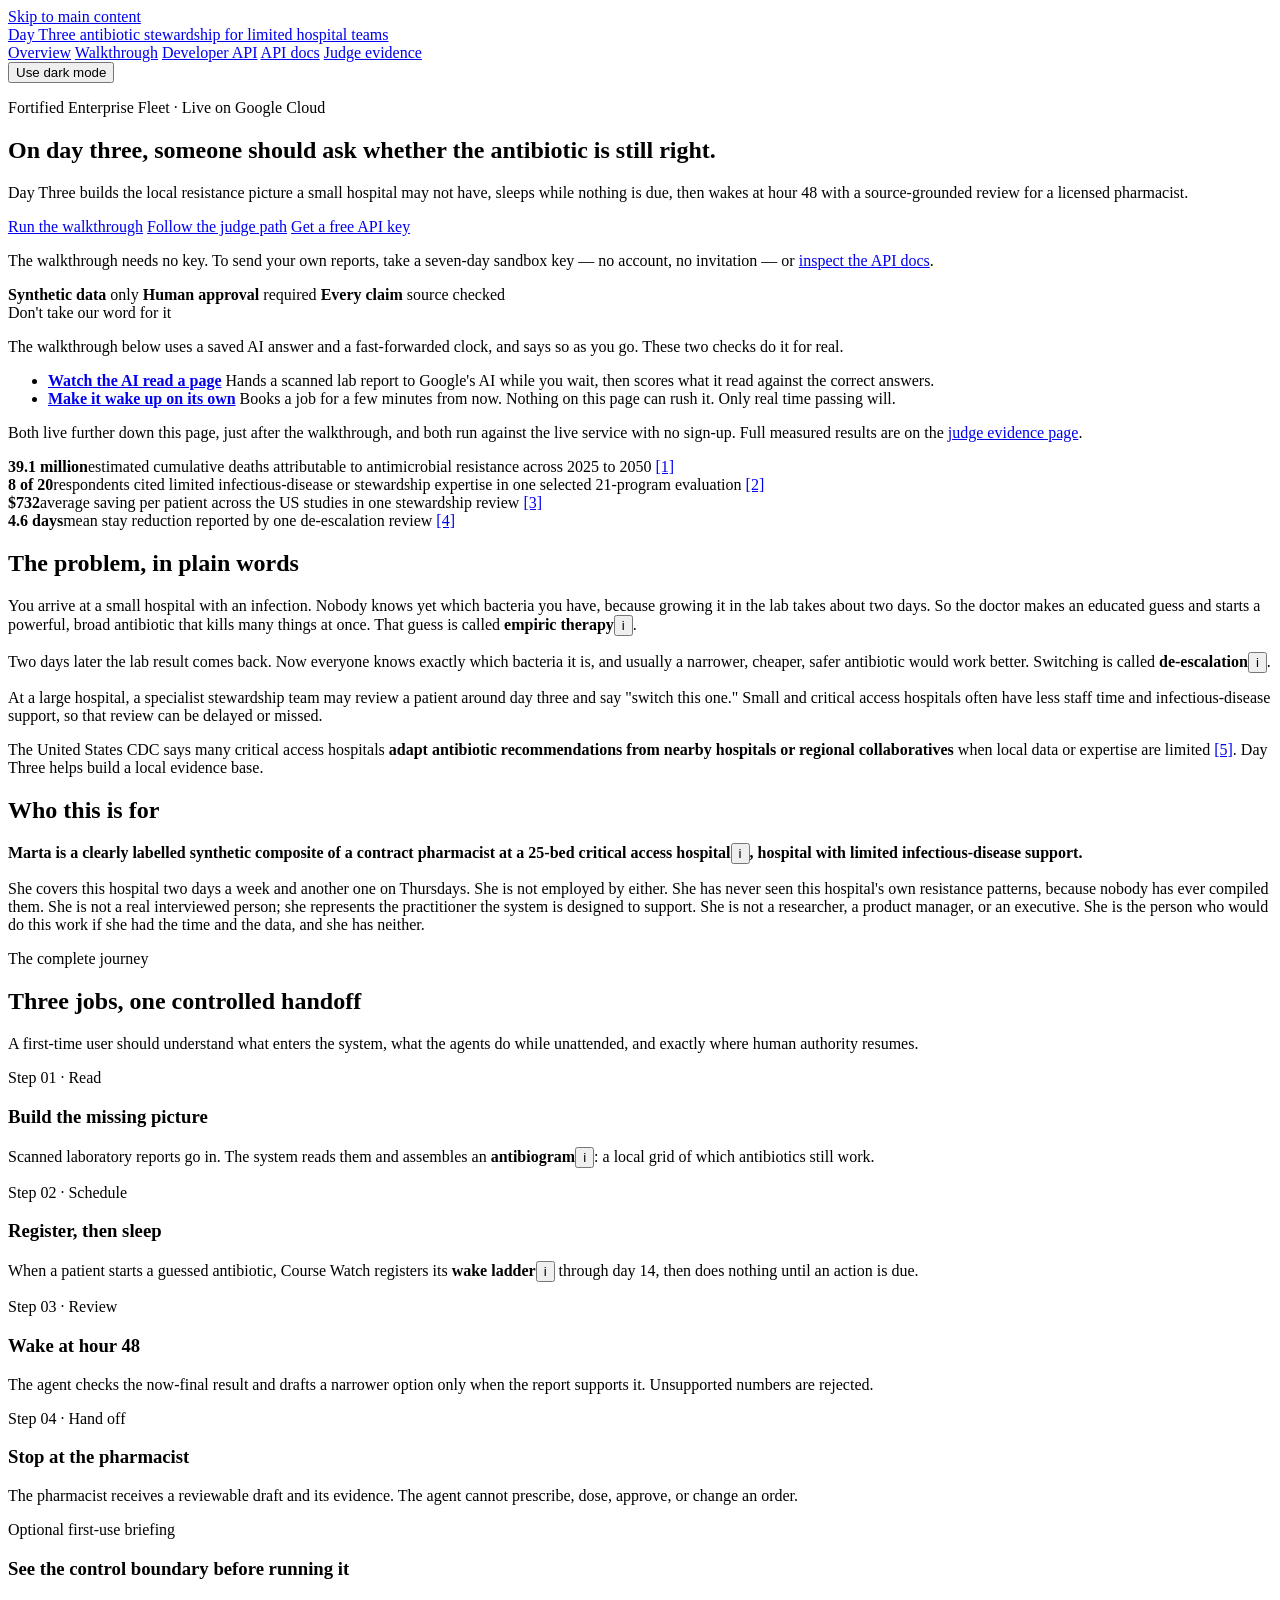
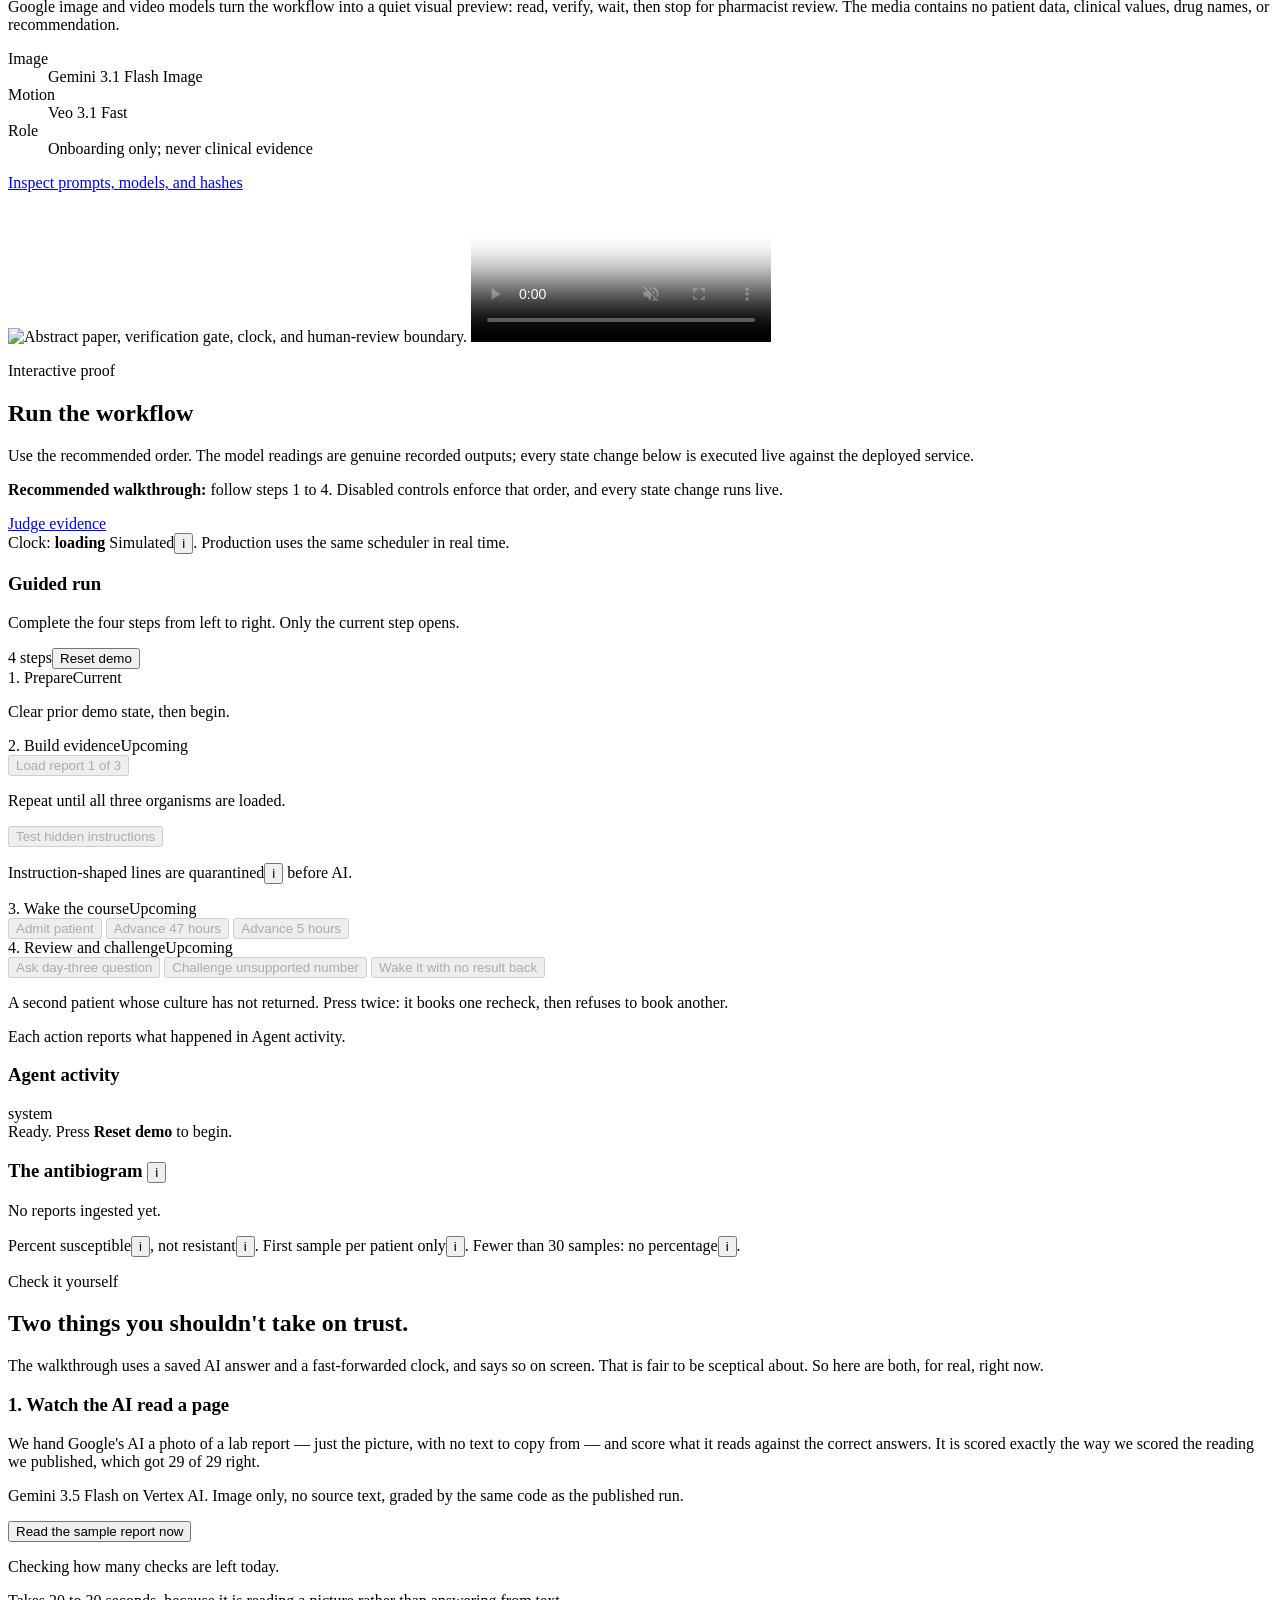
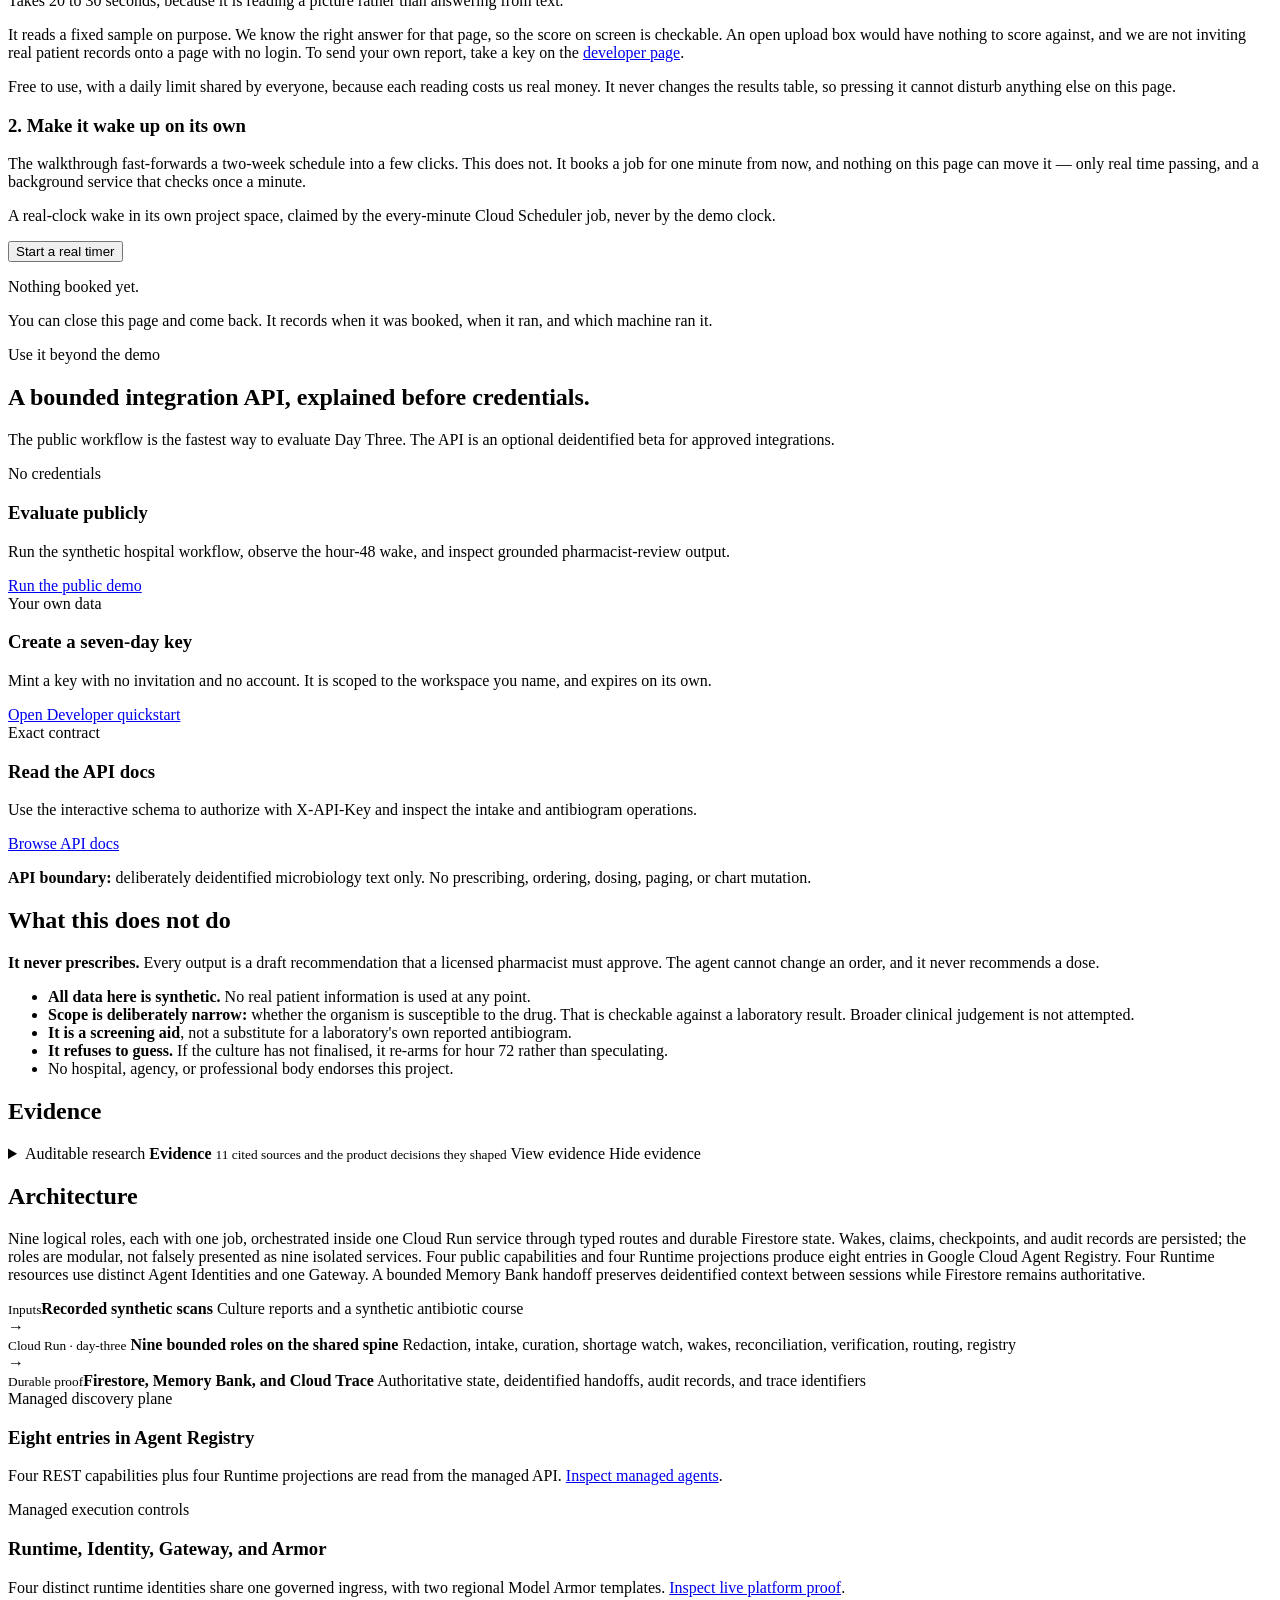
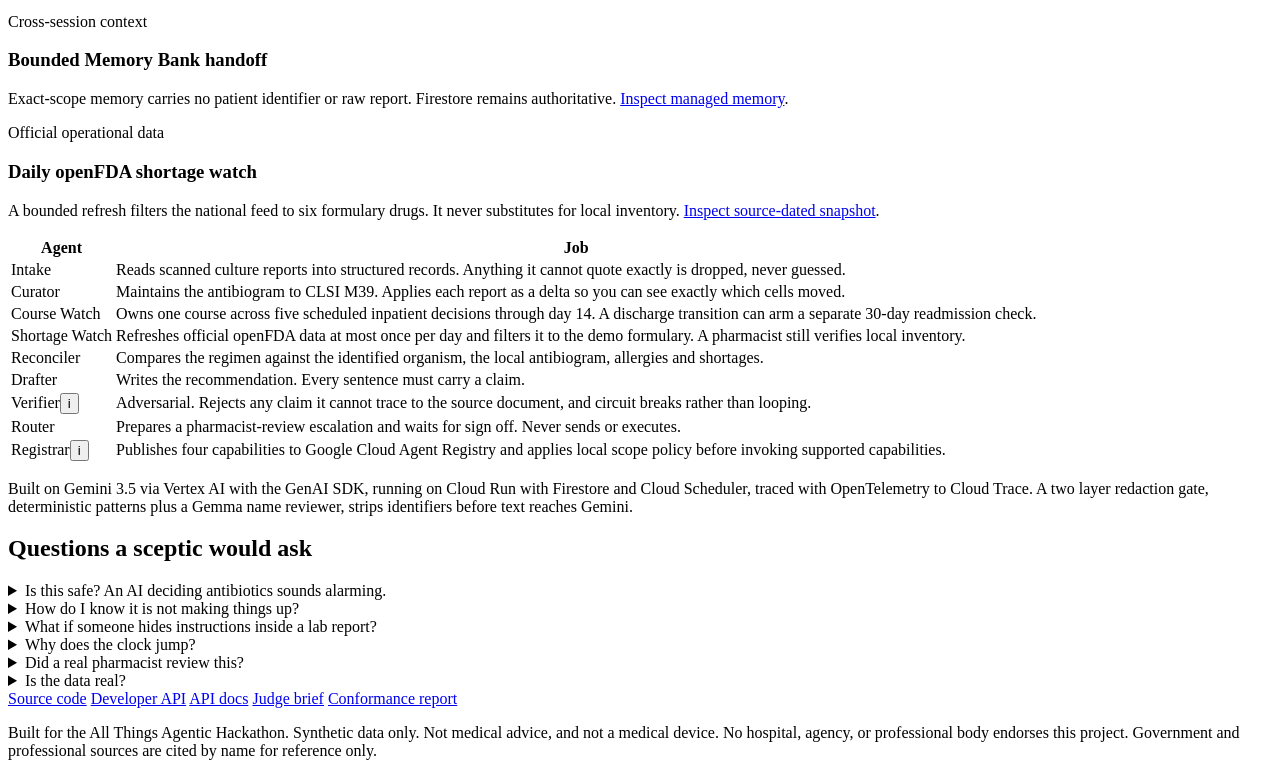
==== app/web/index.html @ 4493814e "Surface the decision the agent makes when the evidence is not there CourseActionExecutor already han" ====
<!doctype html>
<html lang="en" data-project="day-three" data-theme="light">
<head>
<meta charset="utf-8">
<meta name="viewport" content="width=device-width, initial-scale=1">
<title>Day Three: the antibiotic review limited teams can miss</title>
<meta name="description" content="An agent fleet that builds local susceptibility evidence, then wakes on its own at hour 48 to support an antibiotic review.">
<meta name="theme-color" content="#f7f9fc">
<link rel="stylesheet" href="/static/styles.css?v=20260821-decide">
</head>
<body>
<a class="skip-link" href="#main">Skip to main content</a>

<header class="site">
  <div class="wrap bar">
    <a class="brand" href="/" aria-label="Day Three home">Day Three <span>antibiotic stewardship for limited hospital teams</span></a>
    <nav aria-label="Primary">
      <a href="/" aria-current="page">Overview</a>
      <a href="/#console">Walkthrough</a>
      <a href="/developer">Developer API</a>
      <a href="/docs">API docs</a>
      <a href="/judges">Judge evidence</a>
    </nav>
    <button class="theme-toggle" id="theme-toggle" aria-pressed="false">Use dark mode</button>
  </div>
</header>

<main id="main">

<!-- 1. Hero -->
<section class="hero">
  <div class="wrap">
    <div class="hero-layout">
      <div class="hero-copy">
        <p class="eyebrow">Fortified Enterprise Fleet · Live on Google Cloud</p>
        <h1>On day three, someone should ask whether the antibiotic is still right.</h1>
        <p class="lede">Day Three builds the local resistance picture a small hospital may not
          have, sleeps while nothing is due, then wakes at hour 48 with a source-grounded review
          for a licensed pharmacist.</p>
        <div class="btn-row">
          <a class="btn btn-primary" href="#console">Run the walkthrough</a>
          <a class="btn" href="/judges">Follow the judge path</a>
          <a class="btn btn-key" href="/developer">Get a free API key</a>
        </div>
        <p class="hero-tertiary">The walkthrough needs no key. To send your own reports, take a seven-day sandbox key &mdash; no account, no invitation &mdash; or <a href="/docs">inspect the API docs</a>.</p>
        <div class="trust-band" aria-label="Product boundaries">
          <span class="trust-item"><b>Synthetic data</b> only</span>
          <span class="trust-item"><b>Human approval</b> required</span>
          <span class="trust-item"><b>Every claim</b> source checked</span>
        </div>
      </div>
      <aside class="hero-proof" aria-label="Check it yourself">
        <span class="proof-label">Don't take our word for it</span>
        <p class="proof-intro">The walkthrough below uses a saved AI answer and a fast-forwarded
          clock, and says so as you go. These two checks do it for real.</p>
        <ul class="proof-checks">
          <li>
            <a href="#prove"><b>Watch the AI read a page</b></a>
            <span>Hands a scanned lab report to Google's AI while you wait, then scores what it
              read against the correct answers.</span>
          </li>
          <li>
            <a href="#prove"><b>Make it wake up on its own</b></a>
            <span>Books a job for a few minutes from now. Nothing on this page can rush it. Only
              real time passing will.</span>
          </li>
        </ul>
        <p class="proof-footnote">Both live further down this page, just after the walkthrough, and
          both run against the live service with no sign-up. Full measured results are on the
          <a href="/judges">judge evidence page</a>.</p>
      </aside>
    </div>
    <div class="stat-strip" aria-label="Published context">
      <div class="stat"><b>39.1 million</b><span>estimated cumulative deaths attributable to antimicrobial resistance across 2025 to 2050 <a href="#ref-1" aria-label="Reference 1">[1]</a></span></div>
      <div class="stat"><b>8 of 20</b><span>respondents cited limited infectious-disease or
        stewardship expertise in one selected 21-program evaluation <a href="#ref-2">[2]</a></span></div>
      <div class="stat"><b>$732</b><span>average saving per patient across the US studies in one stewardship review <a href="#ref-3">[3]</a></span></div>
      <div class="stat"><b>4.6 days</b><span>mean stay reduction reported by one de-escalation review <a href="#ref-4">[4]</a></span></div>
    </div>
  </div>
</section>

<!-- 2. The problem -->
<section id="problem">
  <div class="wrap">
    <h2>The problem, in plain words</h2>
    <div class="narrow">
      <p>You arrive at a small hospital with an infection. Nobody knows yet which bacteria you have,
        because growing it in the lab takes about two days. So the doctor makes an educated guess and
        starts a powerful, broad antibiotic that kills many things at once. That guess is called
        <b>empiric therapy<button class="info" data-info="empiric" aria-label="What is empiric therapy?">i</button></b>.</p>

      <p>Two days later the lab result comes back. Now everyone knows exactly which bacteria it is,
        and usually a narrower, cheaper, safer antibiotic would work better. Switching is called
        <b>de-escalation<button class="info" data-info="deescalation" aria-label="What is de-escalation?">i</button></b>.</p>

      <p>At a large hospital, a specialist stewardship team may review a patient around day three and
        say "switch this one." Small and critical access hospitals often have less staff time and
        infectious-disease support, so that review can be delayed or missed.</p>

      <div class="callout">
        <p>The United States CDC says many critical access hospitals <b>adapt antibiotic
        recommendations from nearby hospitals or regional collaboratives</b> when local data or
        expertise are limited <a href="#ref-5">[5]</a>. Day Three helps build a local evidence base.</p>
      </div>
    </div>
  </div>
</section>

<!-- 3. Who this is for -->
<section id="who">
  <div class="wrap">
    <h2>Who this is for</h2>
    <div class="narrow">
      <p><b>Marta is a clearly labelled synthetic composite of a contract pharmacist at a 25-bed
        <span>critical access hospital<button class="info" data-info="critical-access" aria-label="What is a critical access hospital?">i</button></span>,
        hospital with limited infectious-disease support.</b></p>
      <p>She covers this hospital two days a week and another one on Thursdays. She is not employed by
        either. She has never seen this hospital's own resistance patterns, because nobody has ever
        compiled them. She is not a real interviewed person; she represents the practitioner the
        system is designed to support. She is not a researcher, a product manager, or an executive. She is the person
        who would do this work if she had the time and the data, and she has neither.</p>
    </div>
  </div>
</section>

<!-- 4. How it works -->
<section id="how">
  <div class="wrap">
    <div class="section-heading">
      <div><p class="eyebrow">The complete journey</p><h2>Three jobs, one controlled handoff</h2></div>
      <p class="narrow">A first-time user should understand what enters the system, what the agents
        do while unattended, and exactly where human authority resumes.</p>
    </div>
    <div class="journey">
      <div class="journey-step">
        <span class="step-index">Step 01 · Read</span>
        <h3>Build the missing picture</h3>
        <p>Scanned laboratory reports go in. The system reads them and assembles an
          <b>antibiogram<button class="info" data-info="antibiogram" aria-label="What is an antibiogram?">i</button></b>:
          a local grid of which antibiotics still work.</p>
      </div>
      <div class="journey-step">
        <span class="step-index">Step 02 · Schedule</span>
        <h3>Register, then sleep</h3>
        <p>When a patient starts a guessed antibiotic, Course Watch registers its
          <b>wake ladder<button class="info" data-info="wake-ladder" aria-label="What is the wake ladder?">i</button></b>
          through day 14, then does nothing until an action is due.</p>
      </div>
      <div class="journey-step">
        <span class="step-index">Step 03 · Review</span>
        <h3>Wake at hour 48</h3>
        <p>The agent checks the now-final result and drafts a narrower option only when the report
          supports it. Unsupported numbers are rejected.</p>
      </div>
      <div class="journey-step">
        <span class="step-index">Step 04 · Hand off</span>
        <h3>Stop at the pharmacist</h3>
        <p>The pharmacist receives a reviewable draft and its evidence. The agent cannot prescribe,
          dose, approve, or change an order.</p>
      </div>
    </div>
    <div class="model-briefing" aria-labelledby="visual-briefing-title">
      <div class="briefing-copy">
        <span class="model-chip">Optional first-use briefing</span>
        <h3 id="visual-briefing-title">See the control boundary before running it</h3>
        <p>Google image and video models turn the workflow into a quiet visual preview: read,
          verify, wait, then stop for pharmacist review. The media contains no patient data,
          clinical values, drug names, or recommendation.</p>
        <dl class="model-proof">
          <div><dt>Image</dt><dd>Gemini 3.1 Flash Image</dd></div>
          <div><dt>Motion</dt><dd>Veo 3.1 Fast</dd></div>
          <div><dt>Role</dt><dd>Onboarding only; never clinical evidence</dd></div>
        </dl>
        <a class="text-link" href="/static/media/bonus-media-provenance.json">Inspect prompts, models, and hashes</a>
      </div>
      <div class="briefing-media">
        <img src="/static/media/day-three-visual-briefing.png"
          alt="Abstract paper, verification gate, clock, and human-review boundary."
          width="1376" height="768" loading="lazy">
        <video controls muted playsinline preload="metadata"
          poster="/static/media/day-three-visual-briefing.png"
          aria-label="Four-second abstract Day Three workflow briefing generated with Veo">
          <source src="/static/media/day-three-wake-briefing.mp4" type="video/mp4">
          The optional motion briefing is unavailable in this browser.
        </video>
      </div>
    </div>
  </div>
</section>

<!-- 5. Live console -->
<section id="console">
  <div class="wrap">
    <div class="section-heading">
      <div><p class="eyebrow">Interactive proof</p><h2>Run the workflow</h2></div>
      <p class="narrow">Use the recommended order. The model readings are genuine recorded outputs;
        every state change below is executed live against the deployed service.</p>
    </div>

    <div class="console-shell">
    <div class="console-intro">
      <p><b>Recommended walkthrough:</b> follow steps 1 to 4. Disabled controls enforce that order,
        and every state change runs live.</p>
      <div class="console-actions"><a class="console-evidence-link" href="/judges">Judge evidence</a></div>
    </div>
    <div class="clock">
      <span>Clock:</span>
      <b id="clock-now">loading</b>
      <span class="note">Simulated<button class="info" data-info="simulated-clock" aria-label="What is the simulated clock?">i</button>. Production uses the same scheduler in real time.</span>
    </div>
    <div class="console">
      <!-- Inputs -->
      <div class="pane controls-pane" id="workflow-controls">
        <div class="pane-heading"><div><h3>Guided run</h3><p>Complete the four steps from left to right. Only the current step opens.</p></div><div class="guide-tools"><span class="sequence-hint">4 steps</span><button id="btn-reset">Reset demo</button></div></div>
        <div class="guided-controls">
          <div class="control-group" data-workflow-step="1" data-state="current">
            <div class="step-summary"><span class="control-kicker">1. Prepare</span><span class="step-state">Current</span></div>
            <p class="control-help">Clear prior demo state, then begin.</p>
          </div>
          <div class="control-group" data-workflow-step="2" data-state="upcoming">
            <div class="step-summary"><span class="control-kicker">2. Build evidence</span><span class="step-state">Upcoming</span></div>
            <button id="btn-report" disabled>Load report 1 of 3</button>
            <p class="control-help">Repeat until all three organisms are loaded.</p>
            <button id="btn-hostile" disabled>Test hidden instructions</button>
            <p class="control-help">Instruction-shaped lines are quarantined<button class="info" data-info="quarantine" aria-label="What does quarantined mean?">i</button> before AI.</p>
          </div>
          <div class="control-group" data-workflow-step="3" data-state="upcoming">
            <div class="step-summary"><span class="control-kicker">3. Wake the course</span><span class="step-state">Upcoming</span></div>
            <button id="btn-admit" disabled>Admit patient</button>
            <button id="btn-advance-47" disabled>Advance 47 hours</button>
            <button id="btn-advance-5" disabled>Advance 5 hours</button>
          </div>
          <div class="control-group" data-workflow-step="4" data-state="upcoming">
            <div class="step-summary"><span class="control-kicker">4. Review and challenge</span><span class="step-state">Upcoming</span></div>
            <button id="btn-reconcile" disabled>Ask day-three question</button>
            <button id="btn-fabricate" disabled>Challenge unsupported number</button>
            <button id="btn-no-evidence" disabled>Wake it with no result back</button>
            <p class="control-help">A second patient whose culture has not returned. Press twice: it books one recheck, then refuses to book another.</p>
          </div>
        </div>
        <p class="controls-note">Each action reports what happened in Agent activity.</p>
      </div>

      <!-- Activity -->
      <div class="pane activity-pane" id="workflow-activity">
        <h3>Agent activity</h3>
        <div class="stream" id="stream" aria-live="polite" aria-relevant="additions">
          <div class="event"><span class="agent">system</span><div>Ready. Press
            <b>Reset demo</b> to begin.</div></div>
        </div>
        <button class="activity-toggle" id="activity-toggle" type="button" aria-expanded="false" aria-controls="stream" hidden>View full activity history</button>
      </div>

      <!-- Output -->
      <div class="pane antibiogram-pane" id="workflow-antibiogram">
        <h3>The antibiogram
          <button class="info" data-info="antibiogram" aria-label="What is an antibiogram?">i</button>
        </h3>
        <p class="small muted" id="grid-meta">No reports ingested yet.</p>
        <div class="antibiogram-summary" id="grid-summary" aria-live="polite"></div>
        <details class="matrix-disclosure" id="grid-disclosure" hidden>
          <summary id="grid-disclosure-label">Inspect the full matrix</summary>
          <div class="table-scroll"><table class="grid" id="grid">
            <caption class="sr-only">Percent of samples susceptible, with drugs in rows and organisms in columns</caption>
          </table></div>
        </details>
        <p class="antibiogram-note">Percent susceptible<button class="info" data-info="susceptible" aria-label="What does susceptible mean?">i</button>,
          not resistant<button class="info" data-info="resistant" aria-label="What does resistant mean?">i</button>.
          First sample per patient only<button class="info" data-info="first-isolate" aria-label="What is the first isolate rule?">i</button>.
          Fewer than 30 samples: no percentage<button class="info" data-info="suppressed" aria-label="Why do some cells show no number?">i</button>.</p>
      </div>
    </div>
    </div>
  </div>
</section>

<!-- 5b. Independent proof: the two things a sceptical reader should not take on trust -->
<section id="prove" class="prove-section">
  <div class="wrap">
    <div class="section-heading">
      <div>
        <p class="eyebrow">Check it yourself</p>
        <h2>Two things you shouldn't take on trust.</h2>
      </div>
      <p>The walkthrough uses a saved AI answer and a fast-forwarded clock, and says so on screen.
        That is fair to be sceptical about. So here are both, for real, right now.</p>
    </div>
    <div class="prove-grid">
      <article class="prove-card">
        <h3>1. Watch the AI read a page</h3>
        <p>We hand Google's AI a photo of a lab report &mdash; just the picture, with no text to
          copy from &mdash; and score what it reads against the correct answers. It is scored
          exactly the way we scored the reading we published, which got 29 of 29 right.</p>
        <p class="prove-tech">Gemini 3.5 Flash on Vertex AI. Image only, no source text, graded by
          the same code as the published run.</p>
        <button id="btn-live-call" type="button">Read the sample report now</button>
        <p class="small muted" id="live-call-budget">Checking how many checks are left today.</p>
        <p class="small muted">Takes 20 to 30 seconds, because it is reading a picture rather than
          answering from text.</p>
        <div class="prove-result" id="live-call-result" aria-live="polite" hidden></div>
        <p class="prove-boundary">It reads a fixed sample on purpose. We know the right answer for
          that page, so the score on screen is checkable. An open upload box would have nothing to
          score against, and we are not inviting real patient records onto a page with no login.
          To send your own report, take a key on the <a href="/developer">developer page</a>.</p>
        <p class="prove-boundary">Free to use, with a daily limit shared by everyone, because each
          reading costs us real money. It never changes the results table, so pressing it cannot
          disturb anything else on this page.</p>
      </article>
      <article class="prove-card">
        <h3>2. Make it wake up on its own</h3>
        <p>The walkthrough fast-forwards a two-week schedule into a few clicks. This does not. It
          books a job for one minute from now, and nothing on this page can move it
          &mdash; only real time passing, and a background service that checks once a minute.</p>
        <p class="prove-tech">A real-clock wake in its own project space, claimed by the
          every-minute Cloud Scheduler job, never by the demo clock.</p>
        <button id="btn-realtime-proof" type="button">Start a real timer</button>
        <p class="small muted" id="realtime-proof-status">Nothing booked yet.</p>
        <div class="prove-result" id="realtime-proof-result" aria-live="polite" hidden></div>
        <p class="prove-boundary">You can close this page and come back. It records when it was
          booked, when it ran, and which machine ran it.</p>
      </article>
    </div>
  </div>
</section>

<!-- 6. Limits -->
<section id="api" class="integration-section">
  <div class="wrap">
    <div class="section-heading"><div><p class="eyebrow">Use it beyond the demo</p><h2>A bounded integration API, explained before credentials.</h2></div><p>The public workflow is the fastest way to evaluate Day Three. The API is an optional deidentified beta for approved integrations.</p></div>
    <div class="api-onboarding-grid">
      <article class="path-card"><span class="path-number">No credentials</span><h3>Evaluate publicly</h3><p>Run the synthetic hospital workflow, observe the hour-48 wake, and inspect grounded pharmacist-review output.</p><a href="#console">Run the public demo</a></article>
      <article class="path-card"><span class="path-number">Your own data</span><h3>Create a seven-day key</h3><p>Mint a key with no invitation and no account. It is scoped to the workspace you name, and expires on its own.</p><a href="/developer">Open Developer quickstart</a></article>
      <article class="path-card"><span class="path-number">Exact contract</span><h3>Read the API docs</h3><p>Use the interactive schema to authorize with X-API-Key and inspect the intake and antibiogram operations.</p><a href="/docs">Browse API docs</a></article>
    </div>
    <p class="integration-boundary"><b>API boundary:</b> deliberately deidentified microbiology text only. No prescribing, ordering, dosing, paging, or chart mutation.</p>
  </div>
</section>

<section id="limits">
  <div class="wrap">
    <h2>What this does not do</h2>
    <div class="narrow">
      <div class="callout danger">
        <p><b>It never prescribes.</b> Every output is a draft recommendation that a licensed pharmacist
          must approve. The agent cannot change an order, and it never recommends a dose.</p>
      </div>
      <ul>
        <li><b>All data here is synthetic.</b> No real patient information is used at any point.</li>
        <li><b>Scope is deliberately narrow:</b> whether the organism is susceptible to the drug. That is
          checkable against a laboratory result. Broader clinical judgement is not attempted.</li>
        <li><b>It is a screening aid</b>, not a substitute for a laboratory's own reported antibiogram.</li>
        <li><b>It refuses to guess.</b> If the culture has not finalised, it re-arms for hour 72 rather
          than speculating.</li>
        <li>No hospital, agency, or professional body endorses this project.</li>
      </ul>
    </div>
  </div>
</section>

<!-- 7. Evidence -->
<section id="evidence">
  <div class="wrap">
    <h2 class="sr-only">Evidence</h2>
    <details class="evidence-disclosure">
      <summary>
        <span class="evidence-summary-copy">
          <span class="eyebrow">Auditable research</span>
          <strong>Evidence</strong>
          <small>11 cited sources and the product decisions they shaped</small>
        </span>
        <span class="evidence-summary-action">
          <span class="evidence-open-label">View evidence</span>
          <span class="evidence-close-label">Hide evidence</span>
          <span class="evidence-chevron" aria-hidden="true"></span>
        </span>
      </summary>
      <div class="evidence-disclosure-body">
        <p class="muted narrow">Every number on this page is cited. We had no access to a practising rural
      pharmacist during the build, so instead of asserting that the clinical logic is right, we built to
      a published standard and made conformance checkable. See
      <a href="/conformance">the conformance report</a>.</p>
    <ol class="refs">
      <li id="ref-1">4.71 million deaths were associated with bacterial antimicrobial resistance in
        2021 and 1.14 million were attributable to it; the estimated 39.1 million attributable deaths
        are cumulative across 2025 to 2050.
        <a href="https://pubmed.ncbi.nlm.nih.gov/39299261/">Naghavi et al., The Lancet, 2024, GRAM Project</a></li>
      <li id="ref-2">An in-depth evaluation covered 21 Iowa/Nebraska critical-access stewardship
        programs that self-identified possible Core Element gaps. Of 20 answering the barriers
        item, 15 cited limited time/personnel, 8 limited infectious-disease or stewardship
        expertise, and 5 electronic-record limitations. This selected sample is not national.
        <a href="https://pmc.ncbi.nlm.nih.gov/articles/PMC10594270/">Ryder et al.</a></li>
      <li id="ref-3">The US studies in one systematic review reported average stewardship savings of
        732 US dollars per patient; this is evidence from the included studies, not a guaranteed result.
        <a href="https://aricjournal.biomedcentral.com/articles/10.1186/s13756-019-0471-0">Antimicrobial Resistance and Infection Control, systematic review</a></li>
      <li id="ref-4">One systematic review reported a mean 4.6-day reduction in length of stay after
        de-escalation, without increased mortality in the included studies.
        <a href="https://www.mdpi.com/2813-0618/2/4/25">Systematic review and meta-analysis</a></li>
      <li id="ref-5">CDC says many critical access hospitals adapt treatment recommendations from
        nearby hospitals or regional collaboratives when local data or expertise are limited.
        <a href="https://www.cdc.gov/antibiotic-use/media/pdfs/core-elements-small-critical-508.pdf">CDC Core Elements for Small and Critical Access Hospitals</a></li>
      <li id="ref-6">CDC says that in most critical access hospitals a pharmacist, usually onsite,
        provides stewardship leadership.
        <a href="https://www.cdc.gov/antibiotic-use/media/pdfs/core-elements-small-critical-508.pdf">CDC Core Elements for Small and Critical Access Hospitals</a></li>
      <li id="ref-7">De-escalation is recommended at 48 to 72 hours based on clinical status and microbiology.
        <a href="https://www.ncbi.nlm.nih.gov/pmc/articles/PMC11776815/">PMC11776815</a></li>
      <li id="ref-8">Analysis of how unreliable susceptibility percentages become below 30 isolates.
        <a href="https://www.ncbi.nlm.nih.gov/pmc/articles/PMC9927543/">PMC9927543</a></li>
      <li id="ref-9">CDC's 2025 national update reports that 97% of acute-care hospitals
        reported all seven Core Elements in 2024, but only 16% reported all six newer implementation
        priorities. This is national self-reported survey context, not a critical-access-hospital rate.
        <a href="https://www.cdc.gov/antibiotic-use/hcp/data-research/stewardship-report.html">CDC,
        Antibiotic Use and Stewardship in the United States, 2025 Update</a></li>
      <li id="ref-10">In a CDC critical-access-hospital case example, an antibiogram was shared to
        show local resistance patterns and guide empiric therapy while an ID telehealth pharmacist
        prospectively reviewed new meropenem orders. It is one case example, not a universal outcome.
        <a href="https://www.cdc.gov/nhsn/au-case-examples/reducing-carbapenem-use.html">CDC NHSN
        critical-access-hospital case example</a></li>
      <li id="ref-11">A 2024 process evaluation of a year-long cohort in 19 critical-access
        hospitals reported staffing shortages, turnover, and lack of bandwidth as implementation
        barriers; 17 hospitals collected local data, while none completed a full improvement cycle
        within the study year.
        <a href="https://pmc.ncbi.nlm.nih.gov/articles/PMC11574594/">Kassamali-Escobar et al.,
        2024</a></li>
    </ol>
    <div class="section-heading evidence-trace-heading">
      <div><p class="eyebrow">Research-to-design trace</p><h3>Evidence changed the product, not just the pitch</h3></div>
    </div>
    <div class="table-scroll" tabindex="0" aria-label="Research finding to product decision table">
      <table class="plain">
        <thead><tr><th>Verified finding</th><th>Implemented decision</th><th>Limit kept visible</th></tr></thead>
        <tbody>
          <tr><td>Core Element adoption is high nationally, while full priority implementation is much lower.</td><td>Day Three says it supports execution depth; it does not claim these hospitals have no stewardship program.</td><td>National survey results are not presented as a rural or critical-access rate.</td></tr>
          <tr><td>A CDC critical-access case paired a local antibiogram with prospective pharmacist review.</td><td>The workflow links cumulative local evidence to a timed, pharmacist-controlled review.</td><td>The agent prepares evidence and an escalation; it neither prescribes nor messages a clinician.</td></tr>
          <tr><td>A recent 19-hospital cohort reported staffing, turnover, and bandwidth barriers.</td><td>Wakes are registered up front and idle cheaply; the interface preserves state across the review ladder.</td><td>The cohort is named and scoped; no national prevalence or product outcome is inferred.</td></tr>
        </tbody>
      </table>
    </div>
      </div>
    </details>
  </div>
</section>

<!-- 8. Architecture -->
<section id="architecture">
  <div class="wrap">
    <h2>Architecture</h2>
    <div class="narrow">
      <p>Nine logical roles, each with one job, orchestrated inside one Cloud Run service through
        typed routes and durable Firestore state. Wakes, claims, checkpoints, and audit records are
        persisted; the roles are modular, not falsely presented as nine isolated services. Four
        public capabilities and four Runtime projections produce eight entries in Google Cloud
        Agent Registry. Four Runtime resources use distinct Agent Identities and one Gateway. A
        bounded Memory Bank handoff preserves deidentified context between sessions while
        Firestore remains authoritative.</p>
    </div>
    <div class="architecture-map" aria-label="Day Three system architecture">
      <div class="arch-node"><small>Inputs</small><strong>Recorded synthetic scans</strong>
        <span>Culture reports and a synthetic antibiotic course</span></div>
      <div class="arch-arrow" aria-hidden="true">&rarr;</div>
      <div class="arch-node accent"><small>Cloud Run &middot; day-three</small>
        <strong>Nine bounded roles on the shared spine</strong>
        <span>Redaction, intake, curation, shortage watch, wakes, reconciliation, verification, routing, registry</span></div>
      <div class="arch-arrow" aria-hidden="true">&rarr;</div>
      <div class="arch-node"><small>Durable proof</small><strong>Firestore, Memory Bank, and Cloud Trace</strong>
        <span>Authoritative state, deidentified handoffs, audit records, and trace identifiers</span></div>
    </div>
    <div class="journey" aria-label="Live enterprise integration proof">
      <div class="journey-step">
        <span class="step-index">Managed discovery plane</span>
        <h3>Eight entries in Agent Registry</h3>
        <p>Four REST capabilities plus four Runtime projections are read from the managed API. <a class="text-link" href="/day-three/registry/managed">Inspect managed agents</a>.</p>
      </div>
      <div class="journey-step">
        <span class="step-index">Managed execution controls</span>
        <h3>Runtime, Identity, Gateway, and Armor</h3>
        <p>Four distinct runtime identities share one governed ingress, with two regional Model Armor templates. <a class="text-link" href="/day-three/platform">Inspect live platform proof</a>.</p>
      </div>
      <div class="journey-step">
        <span class="step-index">Cross-session context</span>
        <h3>Bounded Memory Bank handoff</h3>
        <p>Exact-scope memory carries no patient identifier or raw report. Firestore remains authoritative. <a class="text-link" href="/day-three/platform">Inspect managed memory</a>.</p>
      </div>
      <div class="journey-step">
        <span class="step-index">Official operational data</span>
        <h3>Daily openFDA shortage watch</h3>
        <p>A bounded refresh filters the national feed to six formulary drugs. It never substitutes for local inventory. <a class="text-link" href="/day-three/shortages">Inspect source-dated snapshot</a>.</p>
      </div>
    </div>
    <div class="table-scroll" tabindex="0" role="region" aria-label="Agent roles and jobs table">
      <table class="plain">
        <thead><tr><th>Agent</th><th>Job</th></tr></thead>
        <tbody>
          <tr><td>Intake</td><td>Reads scanned culture reports into structured records. Anything it cannot quote exactly is dropped, never guessed.</td></tr>
          <tr><td>Curator</td><td>Maintains the antibiogram to CLSI M39. Applies each report as a delta so you can see exactly which cells moved.</td></tr>
          <tr><td>Course Watch</td><td>Owns one course across five scheduled inpatient decisions through day 14. A discharge transition can arm a separate 30-day readmission check.</td></tr>
          <tr><td>Shortage Watch</td><td>Refreshes official openFDA data at most once per day and filters it to the demo formulary. A pharmacist still verifies local inventory.</td></tr>
          <tr><td>Reconciler</td><td>Compares the regimen against the identified organism, the local antibiogram, allergies and shortages.</td></tr>
          <tr><td>Drafter</td><td>Writes the recommendation. Every sentence must carry a claim.</td></tr>
          <tr><td>Verifier<button class="info" data-info="verifier" aria-label="What is the Verifier?">i</button></td><td>Adversarial. Rejects any claim it cannot trace to the source document, and circuit breaks rather than looping.</td></tr>
          <tr><td>Router</td><td>Prepares a pharmacist-review escalation and waits for sign off. Never sends or executes.</td></tr>
          <tr><td>Registrar<button class="info" data-info="registry" aria-label="What is the Agent Registry?">i</button></td><td>Publishes four capabilities to Google Cloud Agent Registry and applies local scope policy before invoking supported capabilities.</td></tr>
        </tbody>
      </table>
    </div>
    <p class="small muted" style="margin-top:16px">Built on Gemini 3.5 via Vertex AI with the
      GenAI SDK, running on Cloud Run with Firestore and Cloud Scheduler, traced with
      OpenTelemetry to Cloud Trace. A two layer redaction gate, deterministic patterns plus a
      Gemma name reviewer, strips identifiers before text reaches Gemini.</p>
  </div>
</section>

<!-- 9. FAQ -->
<section id="faq">
  <div class="wrap">
    <h2>Questions a sceptic would ask</h2>
    <details><summary>Is this safe? An AI deciding antibiotics sounds alarming.</summary>
      <p>It decides nothing. It drafts a recommendation and a licensed pharmacist approves or rejects it.
      Its scope is one narrow question with a checkable answer: is this organism susceptible to this
      drug, according to the laboratory result. It never recommends a dose.</p></details>
    <details><summary>How do I know it is not making things up?</summary>
      <p>A sentence cannot be displayed unless a separate Verifier agent traced its claim to a quoted
      line in the source document. Press <b>Make the agent invent a number</b> in the console above and
      watch a fabricated statistic get rejected in real time.</p></details>
    <details><summary>What if someone hides instructions inside a lab report?</summary>
      <p>Instruction-shaped text is quarantined before any model reads the document, and what was removed
      is shown to you rather than dropped silently. Even if a model were talked into a conclusion, it
      could not be displayed, because there would be no supporting quote.</p></details>
    <details><summary>Why does the clock jump?</summary>
      <p>Because a multi-week course does not fit in a four minute demonstration. The agents genuinely
      react to the time they are given, and the same scheduler code runs against real time in
      production. The clock is labelled as simulated everywhere it appears.</p></details>
    <details><summary>Did a real pharmacist review this?</summary>
      <p>No, and we say so plainly. Instead of claiming clinical review we could not obtain, we built to
      CLSI M39, published a line by line <a href="/conformance">conformance report</a> with the test that
      proves each rule, and validated the output against public reference data. A judge can check a
      published standard; they cannot check a private conversation.</p></details>
    <details><summary>Is the data real?</summary>
      <p>No. Everything is synthetic. Using real patient data would be both unnecessary and wrong for a
      demonstration.</p></details>
  </div>
</section>

</main>

<footer class="site">
  <div class="wrap">
    <nav class="footer-links" aria-label="Project links">
      <a href="https://github.com/usv240/day-three">Source code</a>
      <a href="/developer">Developer API</a>
       <a href="/docs">API docs</a>
      <a href="/judges">Judge brief</a>
      <a href="/conformance">Conformance report</a>
    </nav>
    <p>Built for the All Things Agentic Hackathon. Synthetic data only. Not medical advice, and not a
      medical device. No hospital, agency, or professional body endorses this project. Government and
      professional sources are cited by name for reference only.</p>
  </div>
</footer>

<div class="popover" id="popover" role="dialog" aria-modal="false" hidden></div>
<script src="/static/live-stack.js?v=20260819b"></script>
<script src="/static/app.js?v=20260821-decide"></script>
</body>
</html>
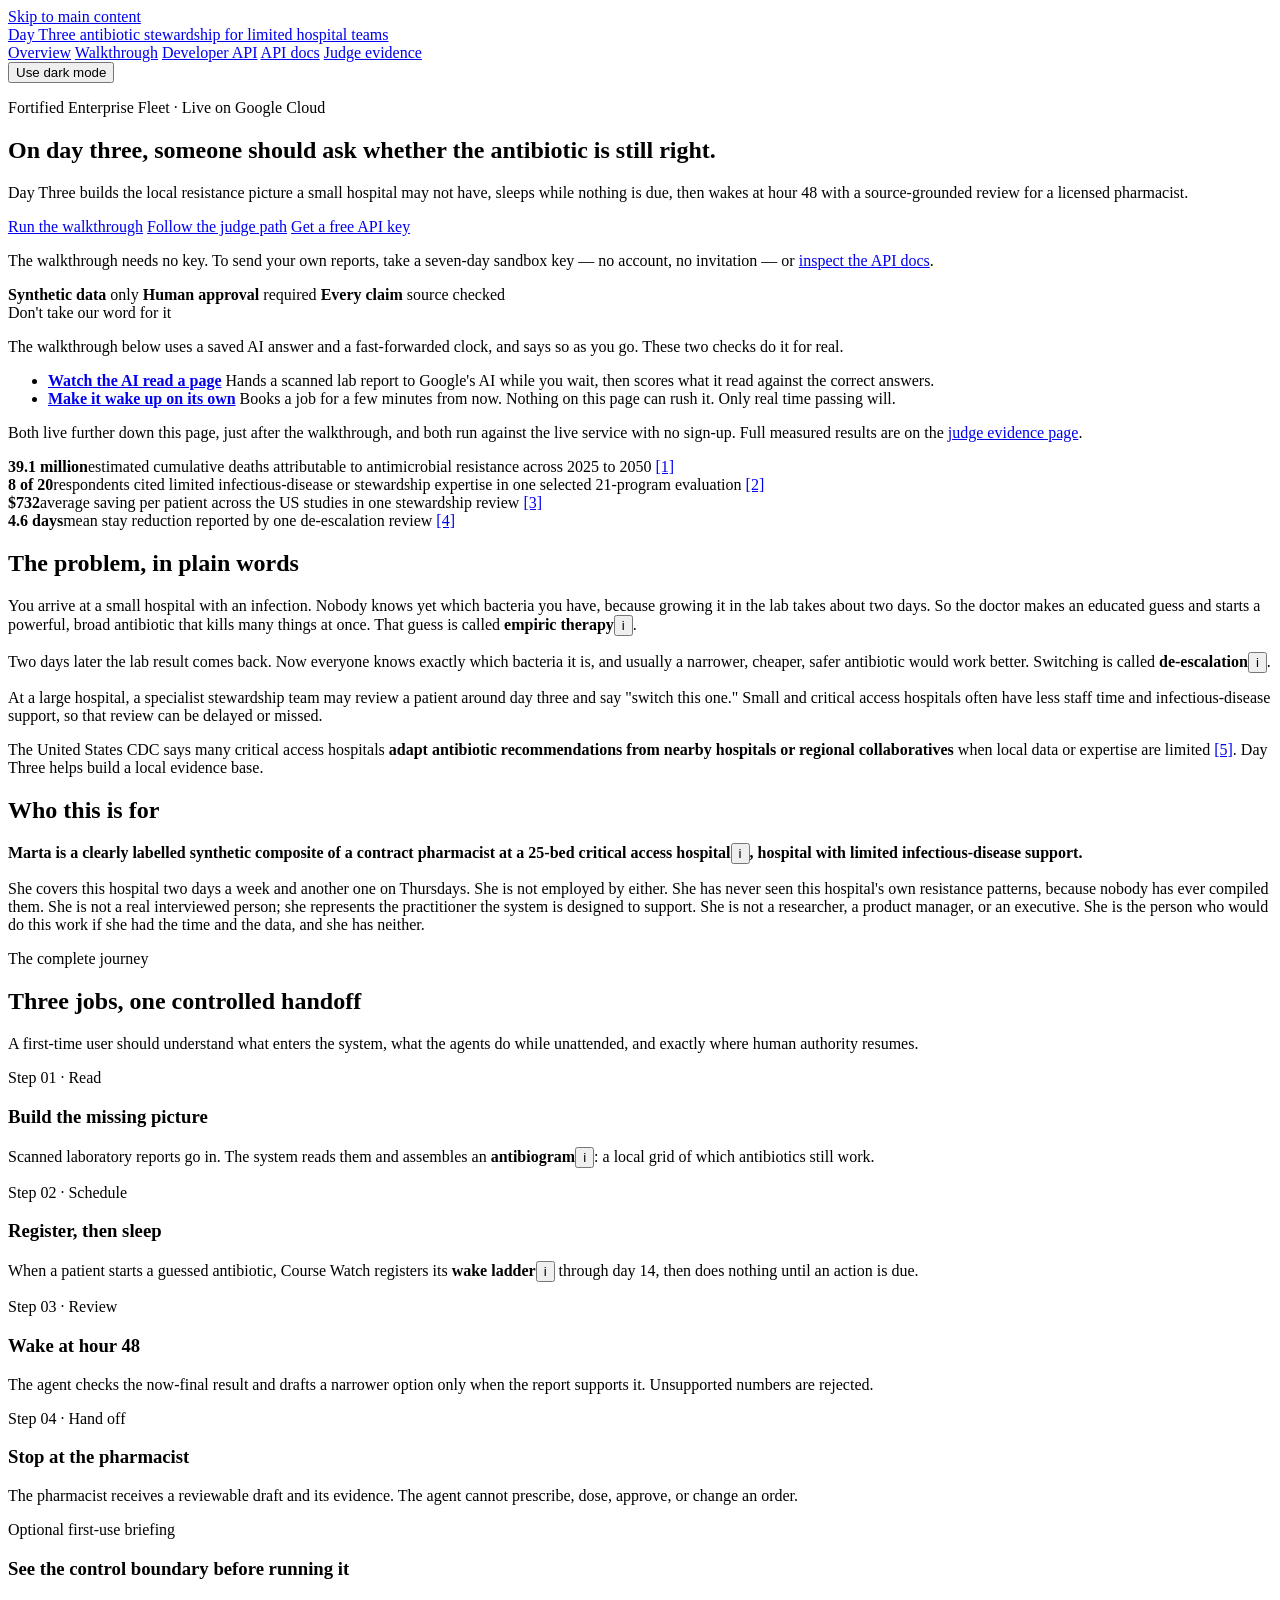
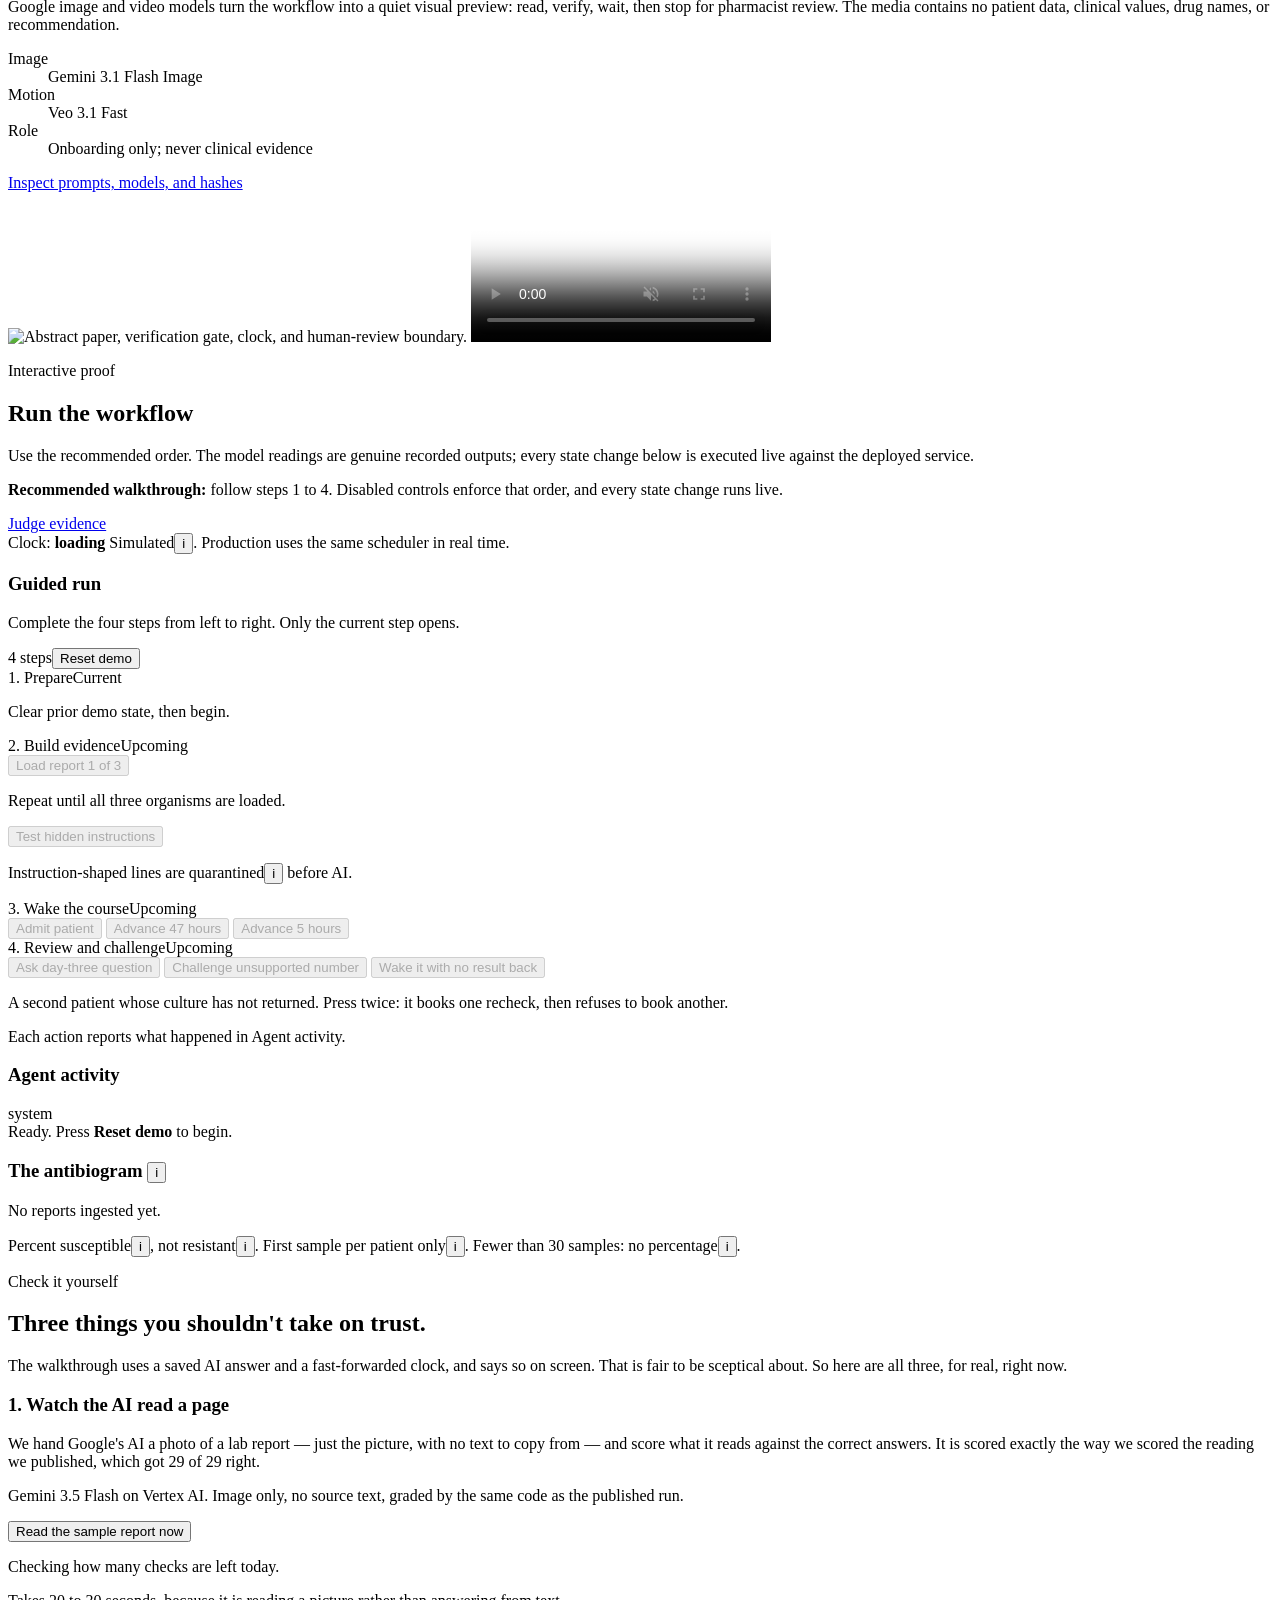
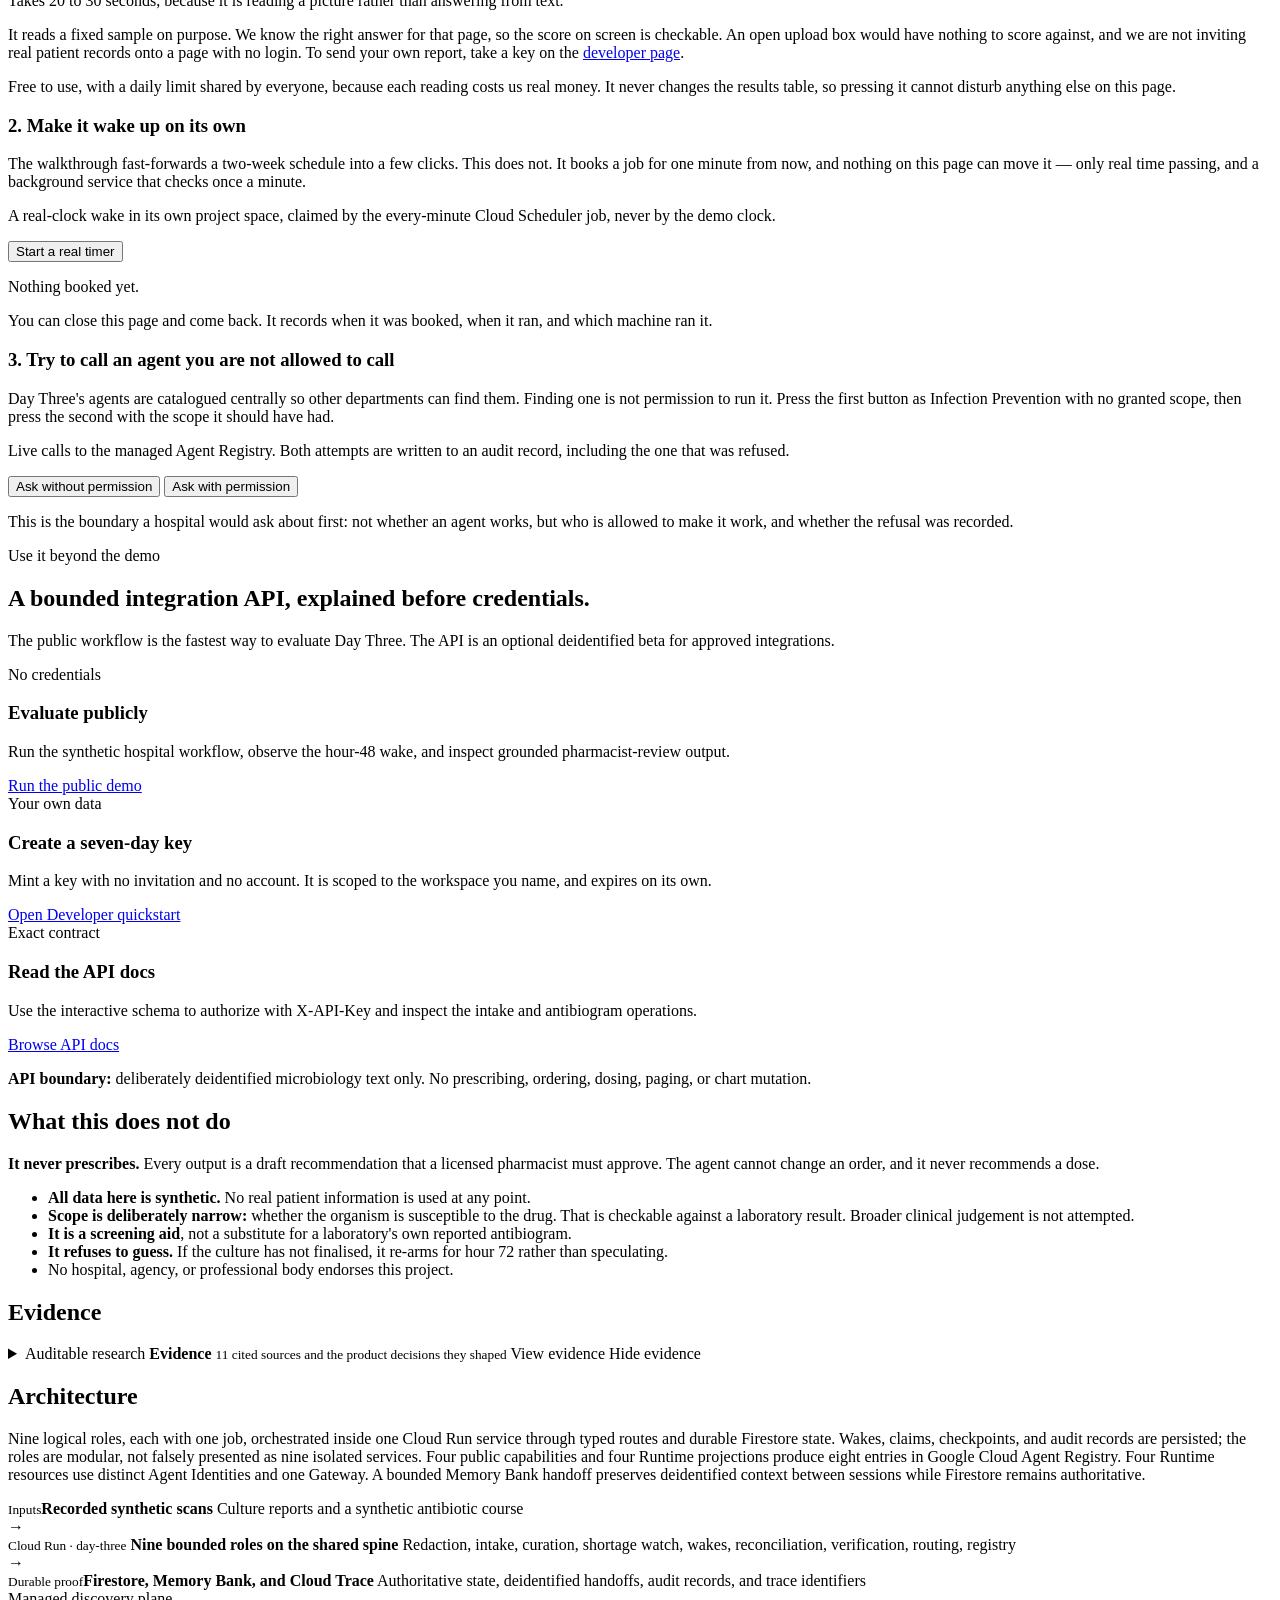
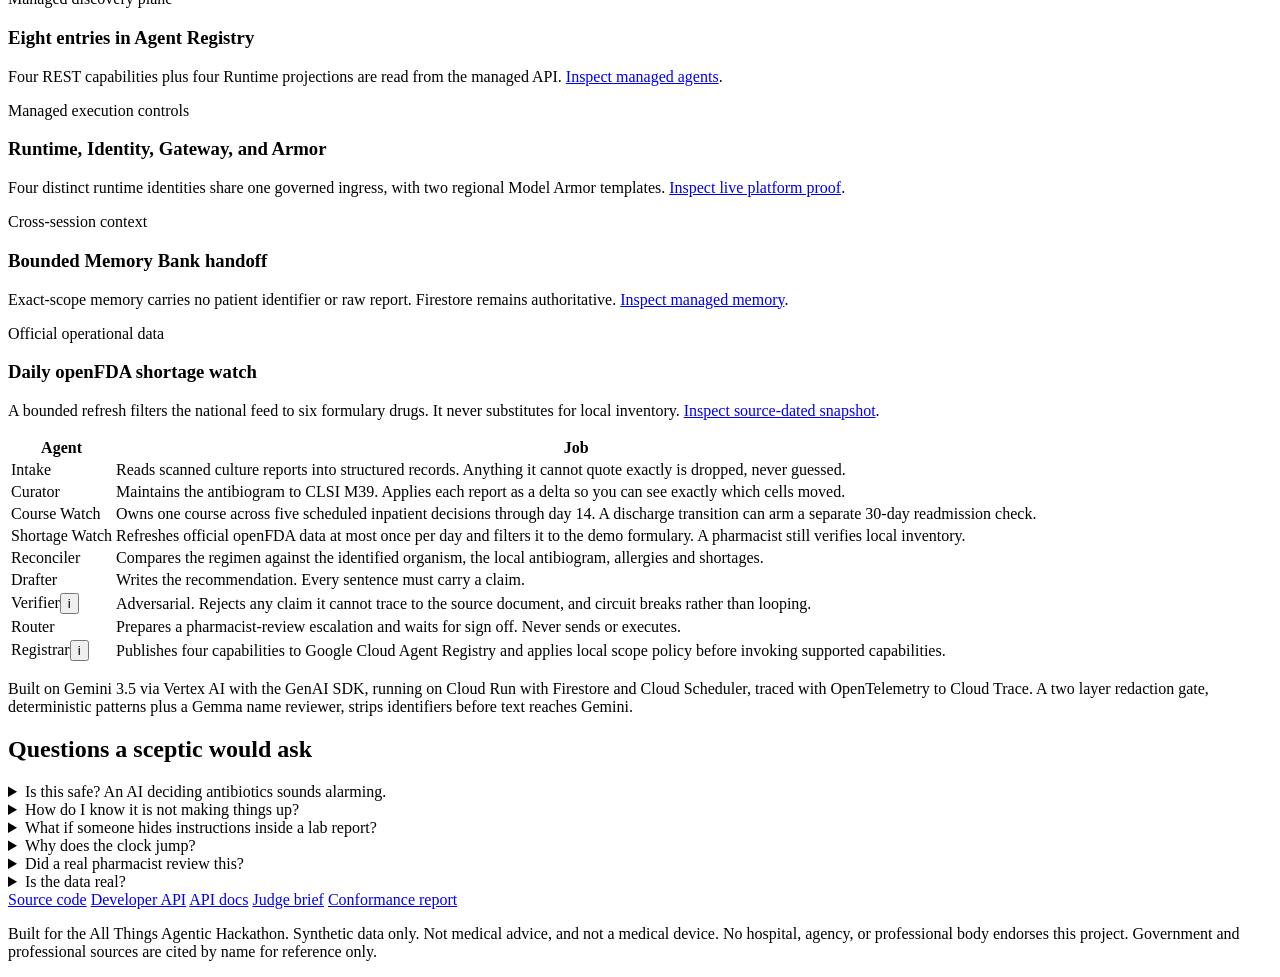
==== commit b3e657de: "Put the scope check in the browser so the demo needs no terminal The rules ask twice for an unedited" ====
--- a/app/web/index.html
+++ b/app/web/index.html
@@ -6,7 +6,7 @@
 <title>Day Three: the antibiotic review limited teams can miss</title>
 <meta name="description" content="An agent fleet that builds local susceptibility evidence, then wakes on its own at hour 48 to support an antibiotic review.">
 <meta name="theme-color" content="#f7f9fc">
-<link rel="stylesheet" href="/static/styles.css?v=20260821-decide">
+<link rel="stylesheet" href="/static/styles.css?v=20260821-scope">
 </head>
 <body>
 <a class="skip-link" href="#main">Skip to main content</a>
@@ -281,10 +281,10 @@
     <div class="section-heading">
       <div>
         <p class="eyebrow">Check it yourself</p>
-        <h2>Two things you shouldn't take on trust.</h2>
+        <h2>Three things you shouldn't take on trust.</h2>
       </div>
       <p>The walkthrough uses a saved AI answer and a fast-forwarded clock, and says so on screen.
-        That is fair to be sceptical about. So here are both, for real, right now.</p>
+        That is fair to be sceptical about. So here are all three, for real, right now.</p>
     </div>
     <div class="prove-grid">
       <article class="prove-card">
@@ -320,6 +320,21 @@
         <p class="prove-boundary">You can close this page and come back. It records when it was
           booked, when it ran, and which machine ran it.</p>
       </article>
+    <article class="prove-card prove-card-wide">
+      <h3>3. Try to call an agent you are not allowed to call</h3>
+      <p>Day Three's agents are catalogued centrally so other departments can find them. Finding
+        one is not permission to run it. Press the first button as Infection Prevention with no
+        granted scope, then press the second with the scope it should have had.</p>
+      <p class="prove-tech">Live calls to the managed Agent Registry. Both attempts are written to
+        an audit record, including the one that was refused.</p>
+      <div class="btn-row">
+        <button id="btn-scope-denied" type="button">Ask without permission</button>
+        <button id="btn-scope-granted" type="button">Ask with permission</button>
+      </div>
+      <div class="prove-result" id="scope-result" aria-live="polite" hidden></div>
+      <p class="prove-boundary">This is the boundary a hospital would ask about first: not whether
+        an agent works, but who is allowed to make it work, and whether the refusal was recorded.</p>
+    </article>
     </div>
   </div>
 </section>
@@ -560,6 +575,6 @@
 
 <div class="popover" id="popover" role="dialog" aria-modal="false" hidden></div>
 <script src="/static/live-stack.js?v=20260819b"></script>
-<script src="/static/app.js?v=20260821-decide"></script>
+<script src="/static/app.js?v=20260821-scope"></script>
 </body>
 </html>
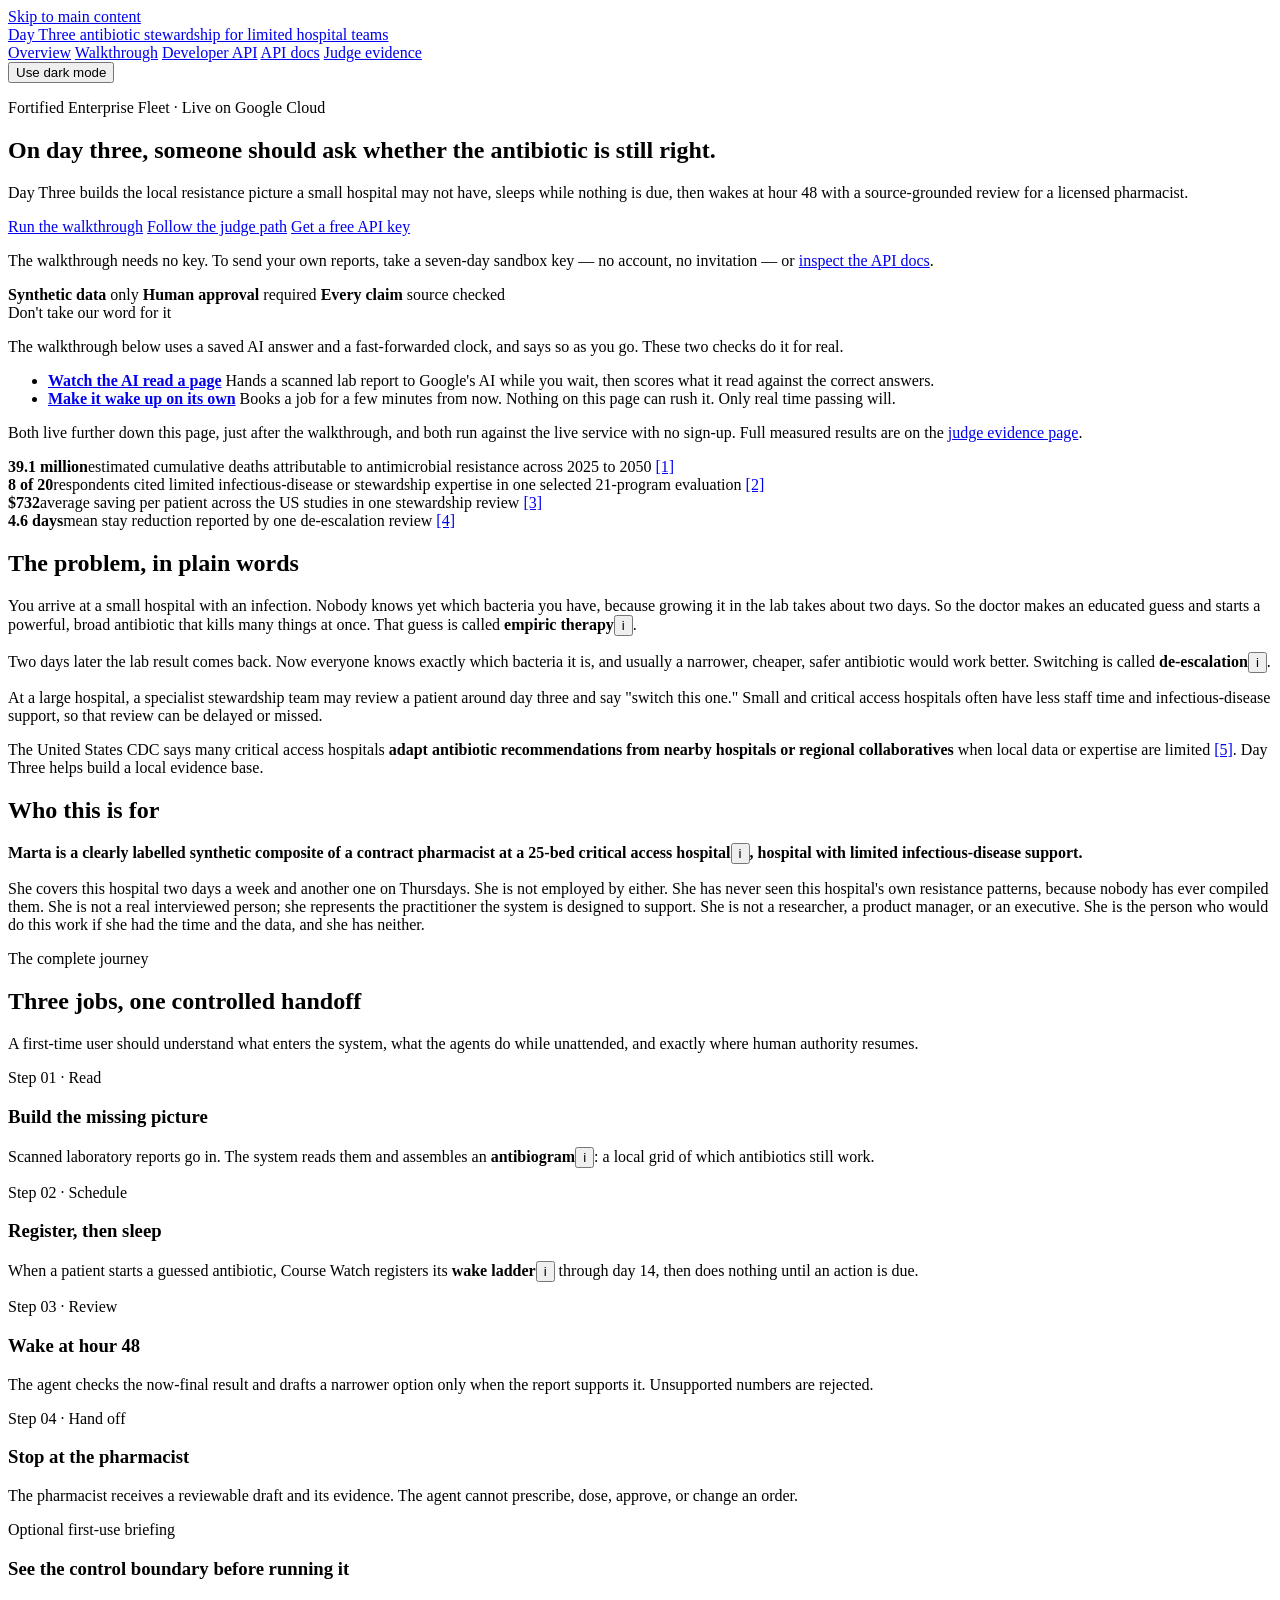
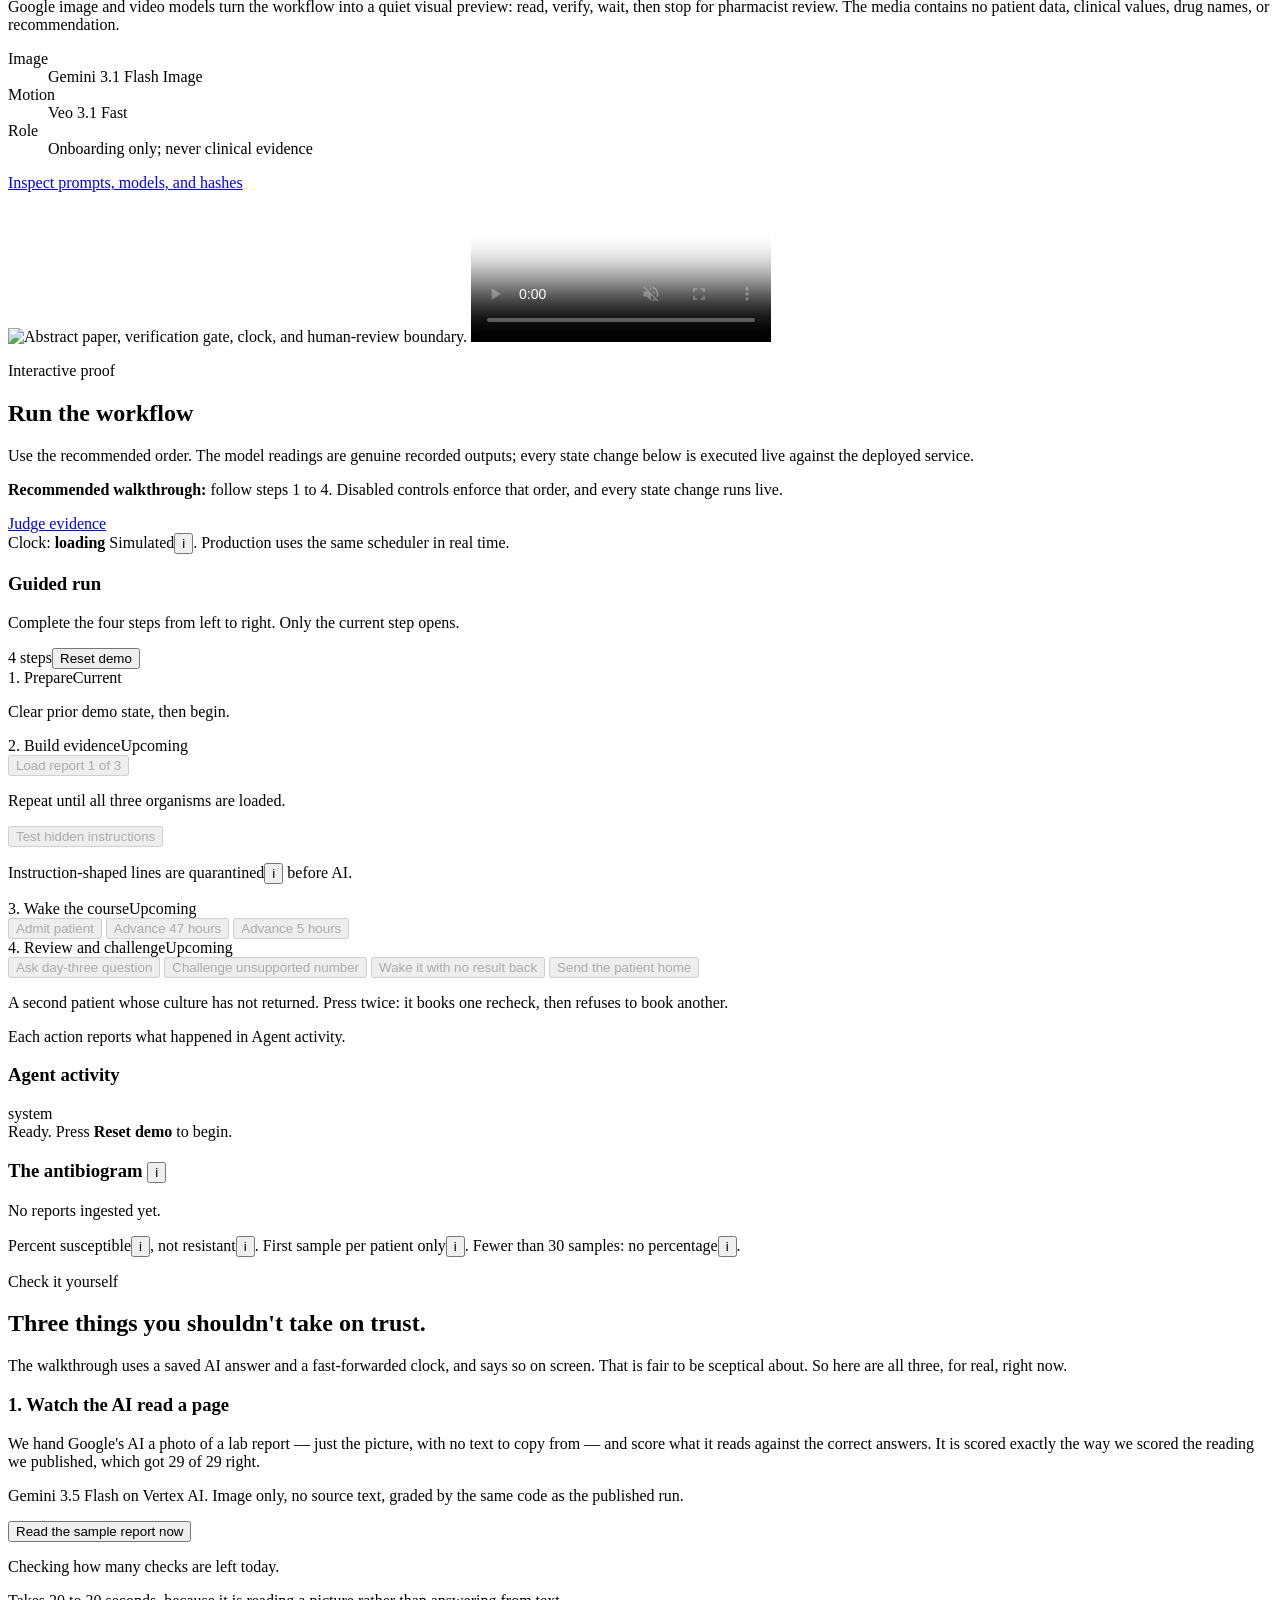
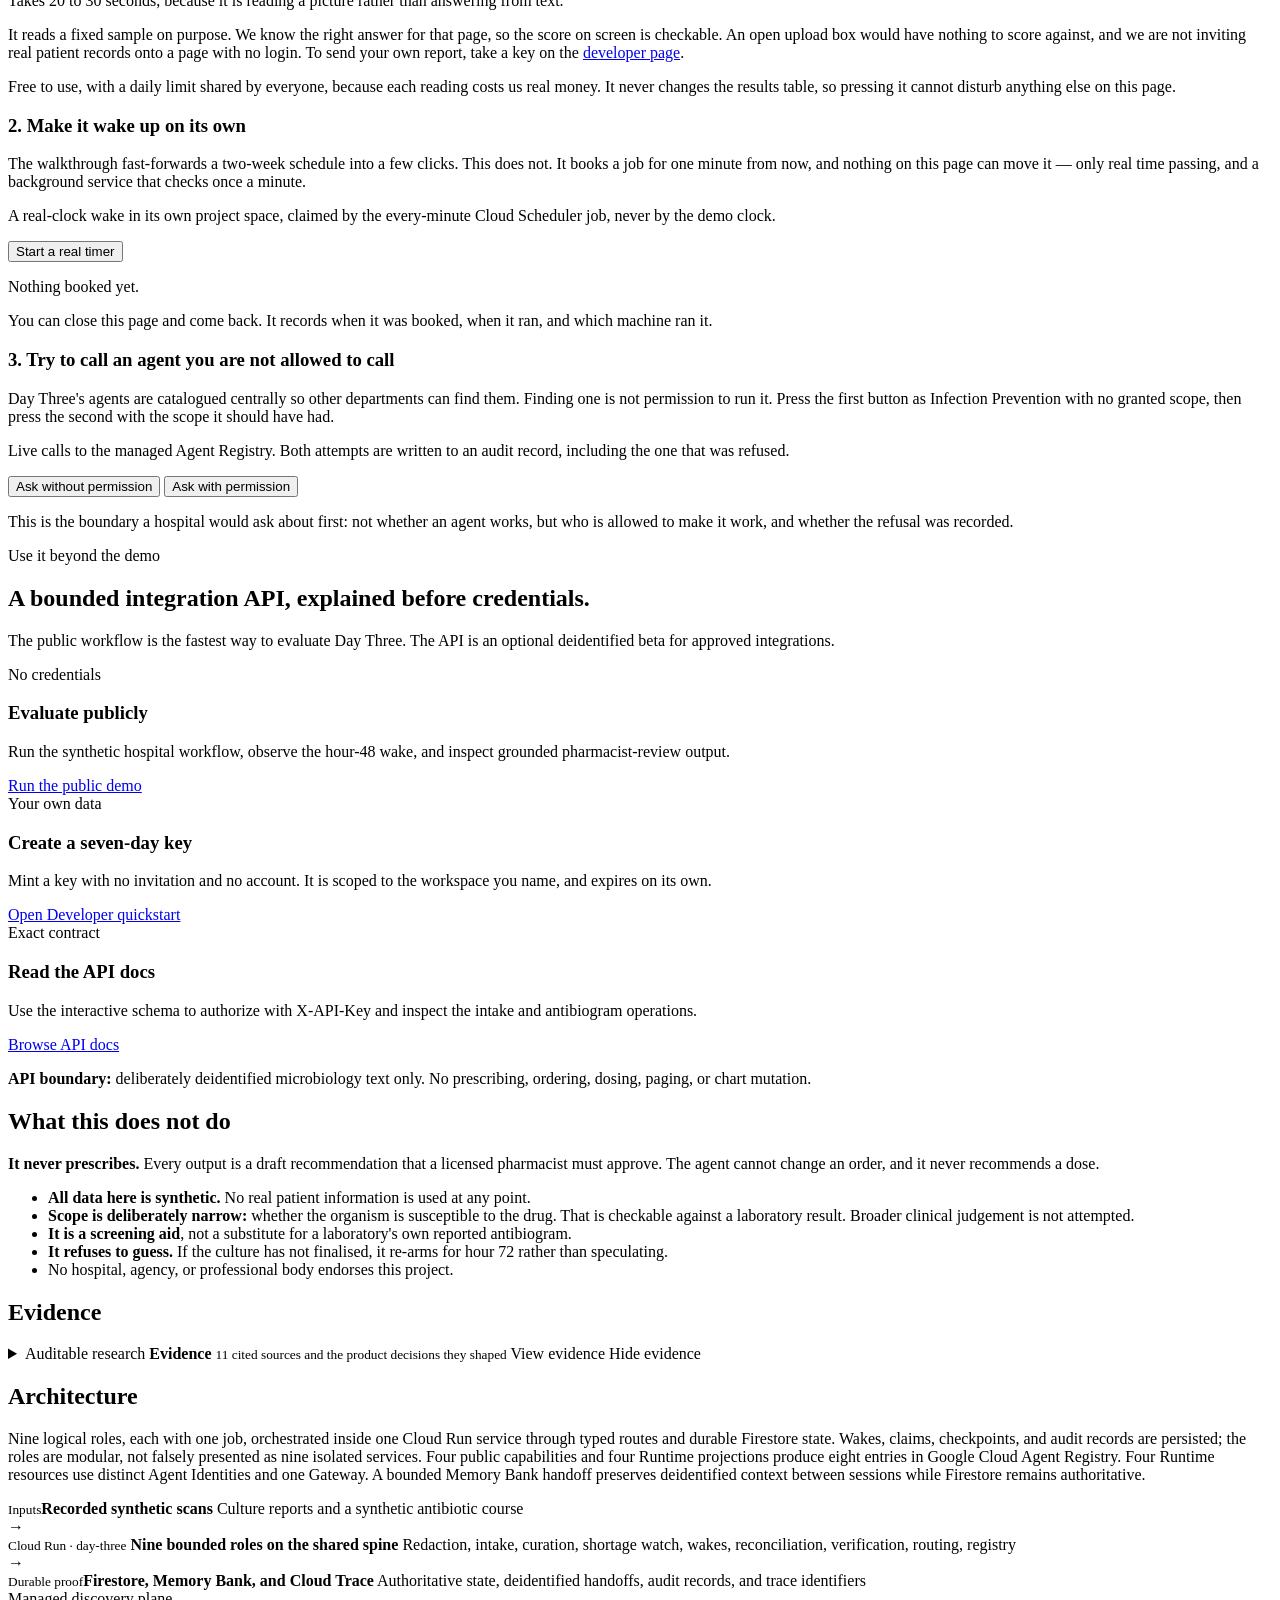
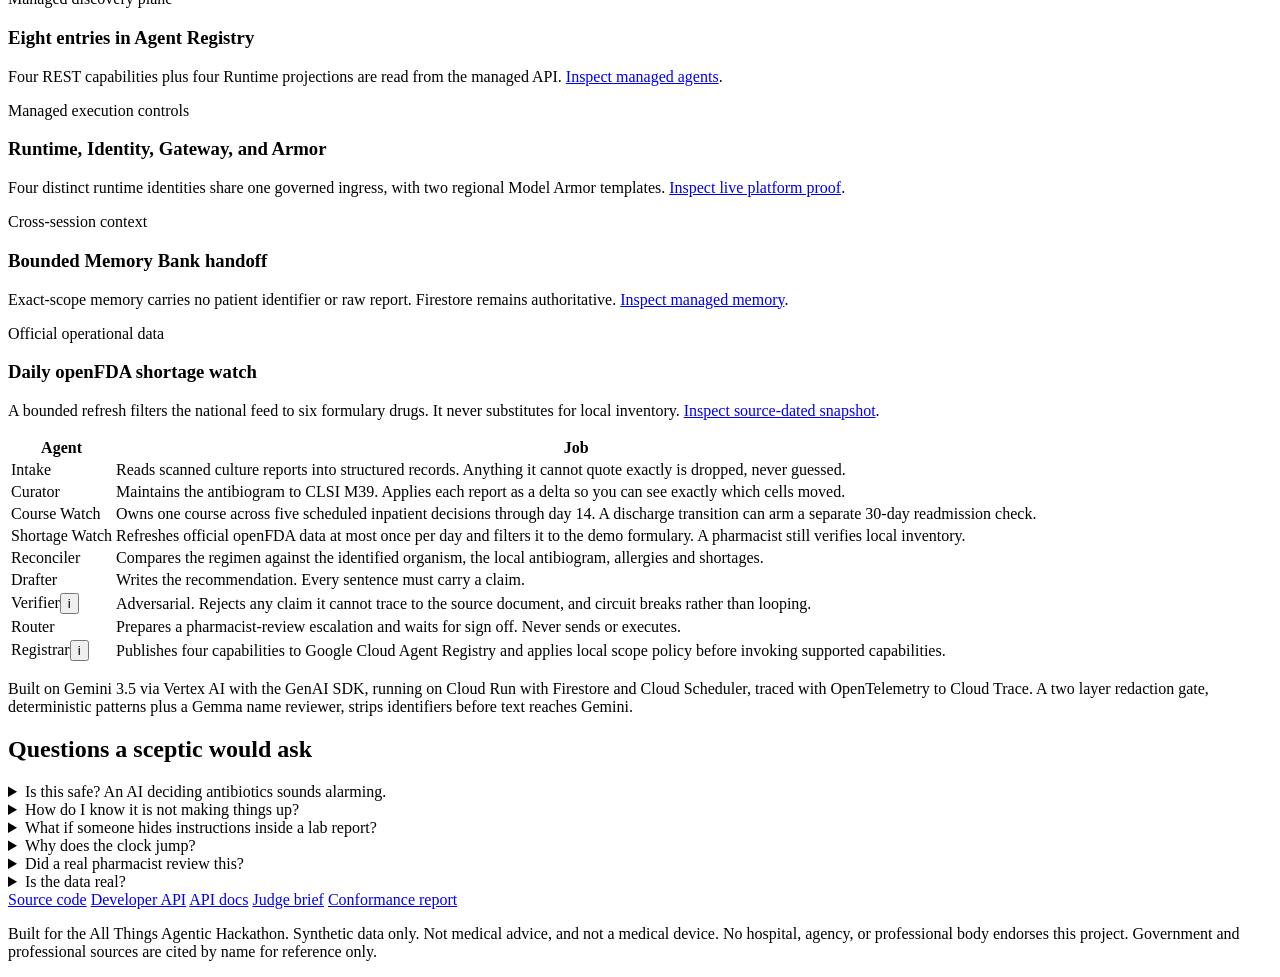
==== commit eecd2574: "Let a course end, and let the fleet say which ones have CourseStatus shipped with four values and no" ====
--- a/app/web/index.html
+++ b/app/web/index.html
@@ -6,7 +6,7 @@
 <title>Day Three: the antibiotic review limited teams can miss</title>
 <meta name="description" content="An agent fleet that builds local susceptibility evidence, then wakes on its own at hour 48 to support an antibiotic review.">
 <meta name="theme-color" content="#f7f9fc">
-<link rel="stylesheet" href="/static/styles.css?v=20260821-scope">
+<link rel="stylesheet" href="/static/styles.css?v=20260821-life">
 </head>
 <body>
 <a class="skip-link" href="#main">Skip to main content</a>
@@ -236,6 +236,7 @@
             <button id="btn-reconcile" disabled>Ask day-three question</button>
             <button id="btn-fabricate" disabled>Challenge unsupported number</button>
             <button id="btn-no-evidence" disabled>Wake it with no result back</button>
+            <button id="btn-discharge" disabled>Send the patient home</button>
             <p class="control-help">A second patient whose culture has not returned. Press twice: it books one recheck, then refuses to book another.</p>
           </div>
         </div>
@@ -575,6 +576,6 @@
 
 <div class="popover" id="popover" role="dialog" aria-modal="false" hidden></div>
 <script src="/static/live-stack.js?v=20260819b"></script>
-<script src="/static/app.js?v=20260821-scope"></script>
+<script src="/static/app.js?v=20260821-life"></script>
 </body>
 </html>
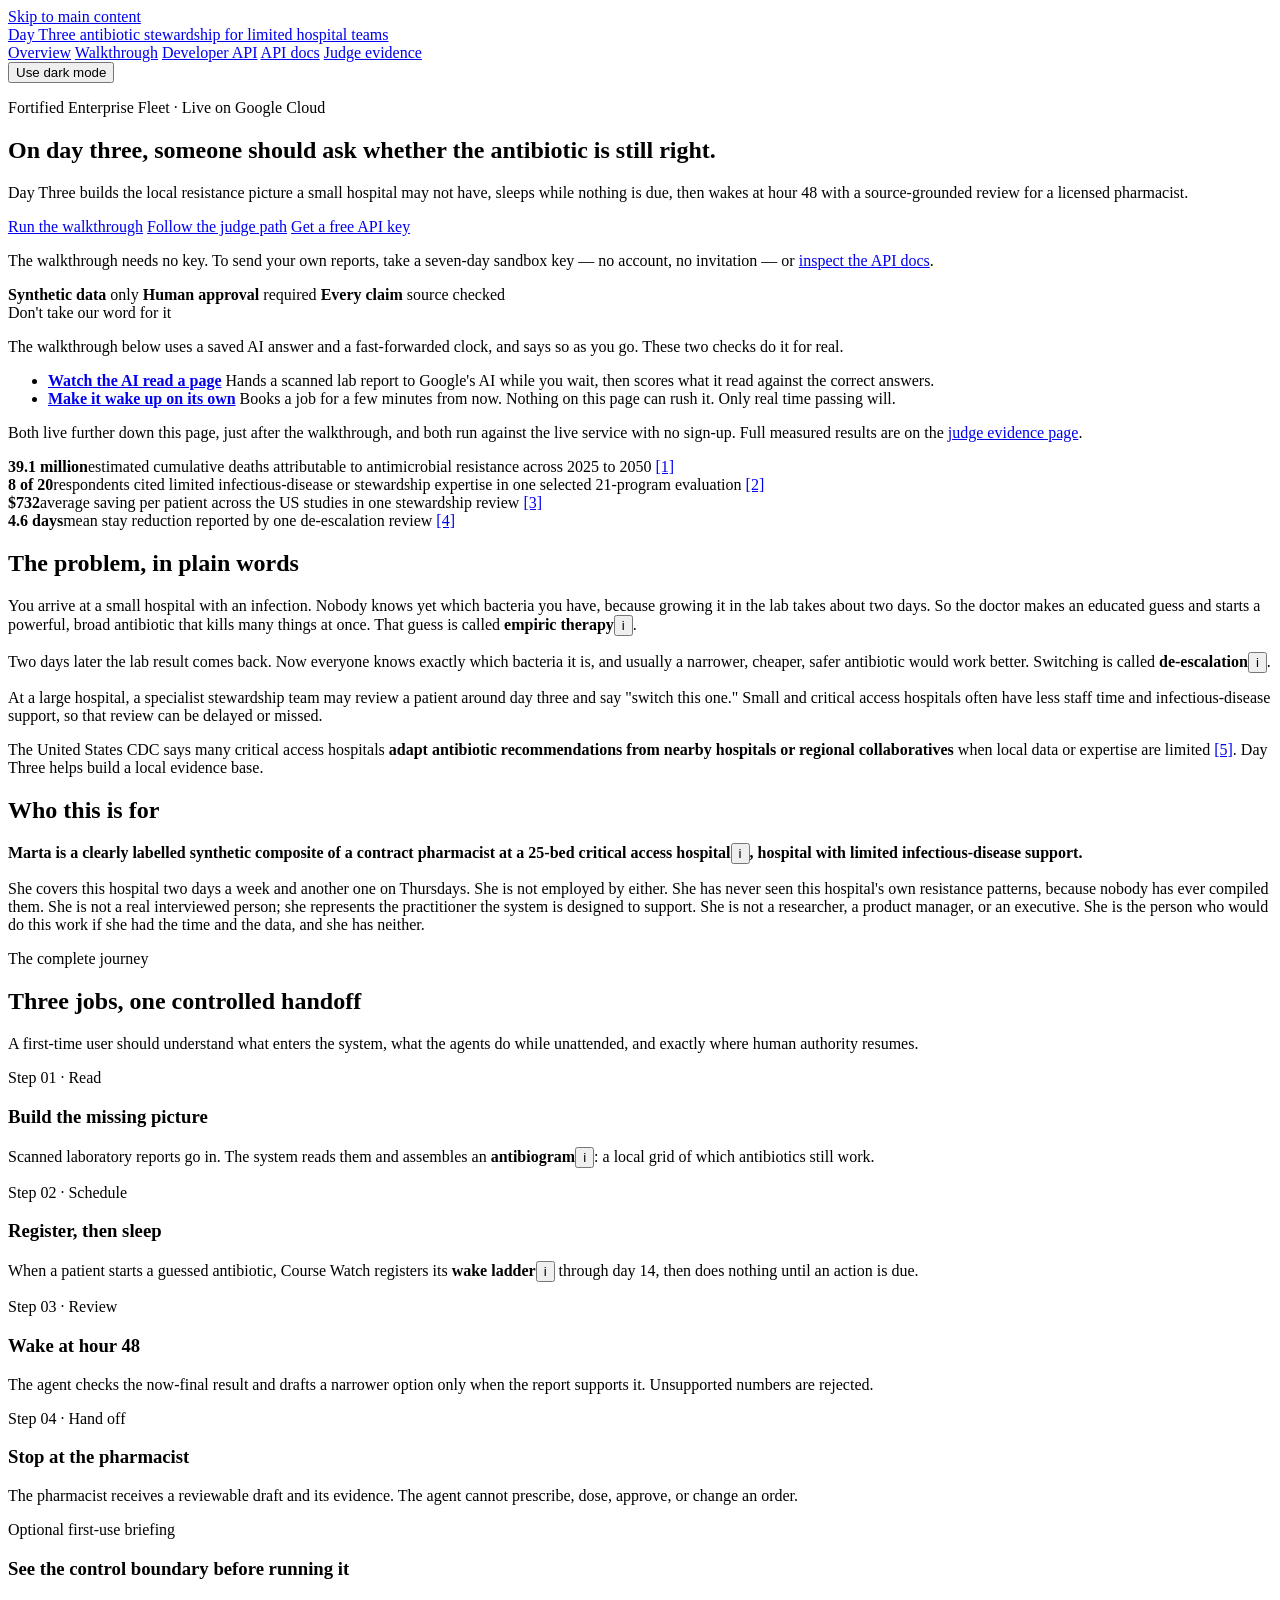
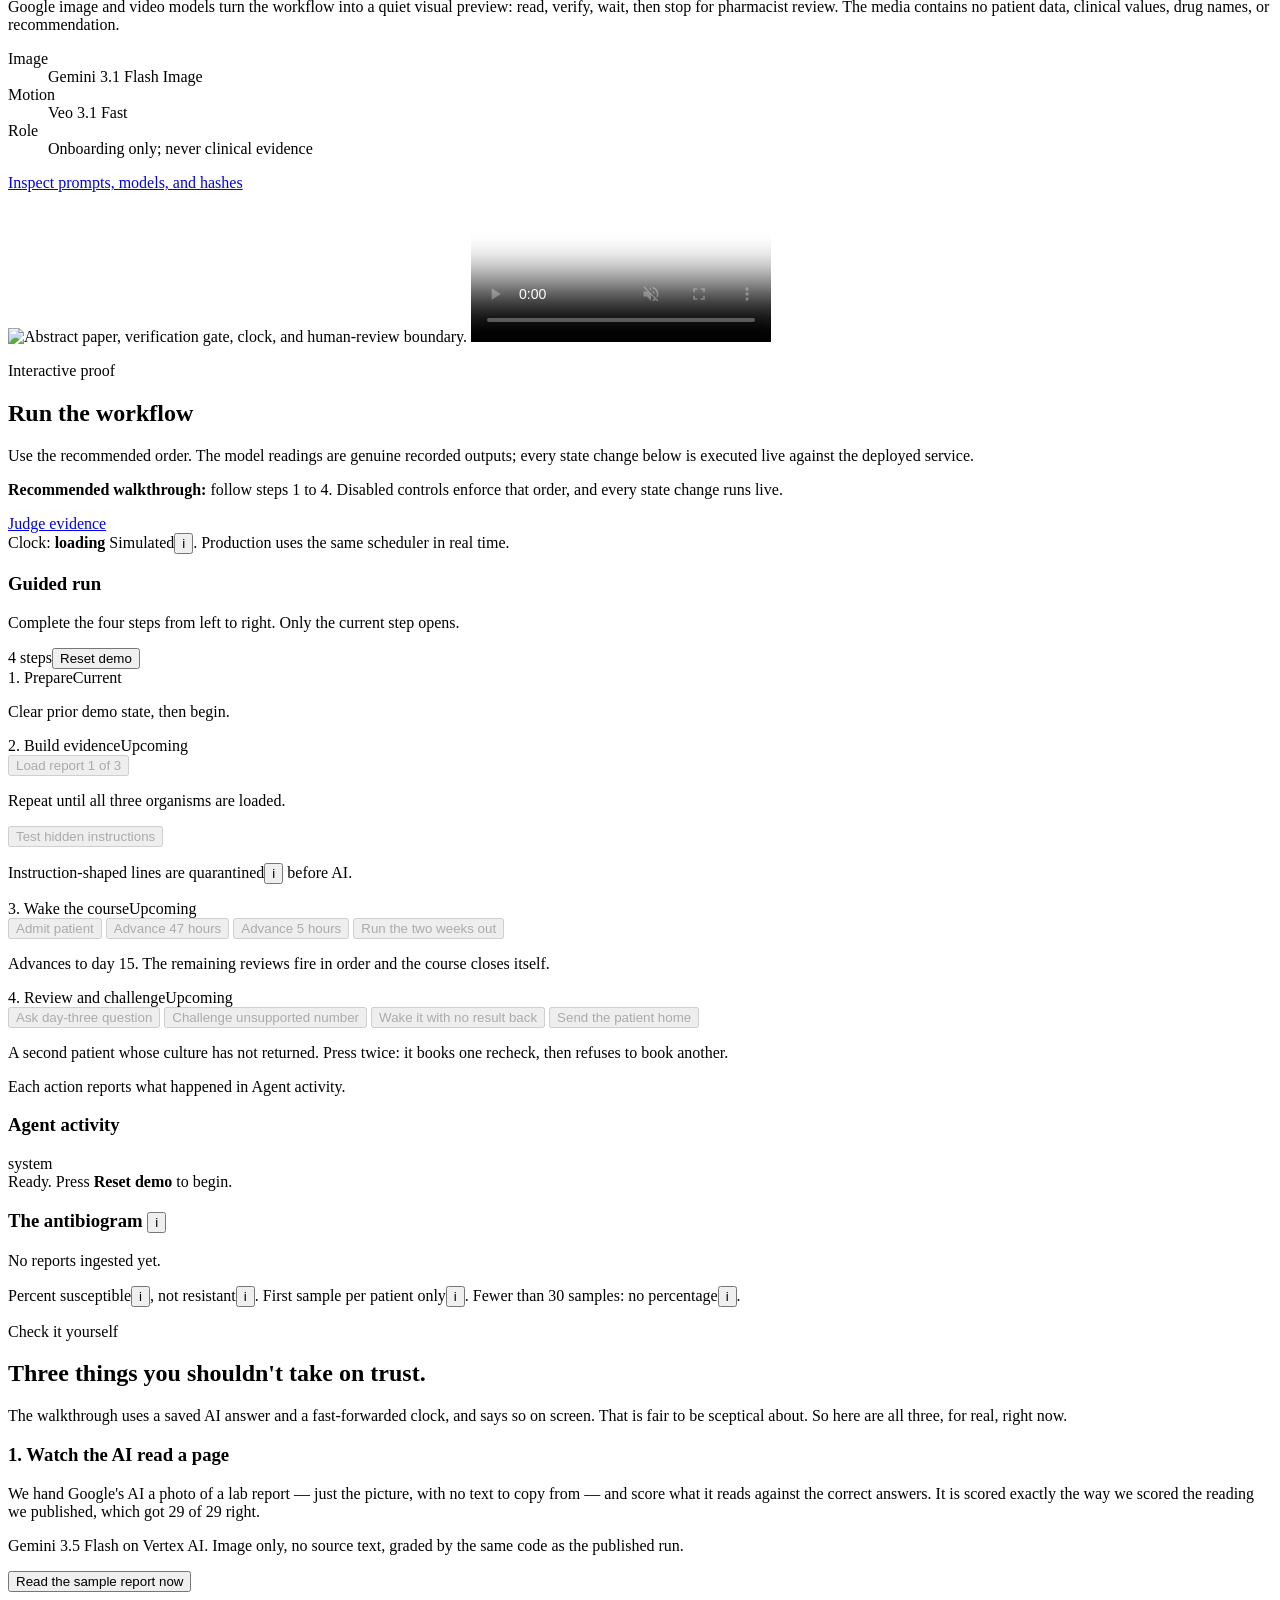
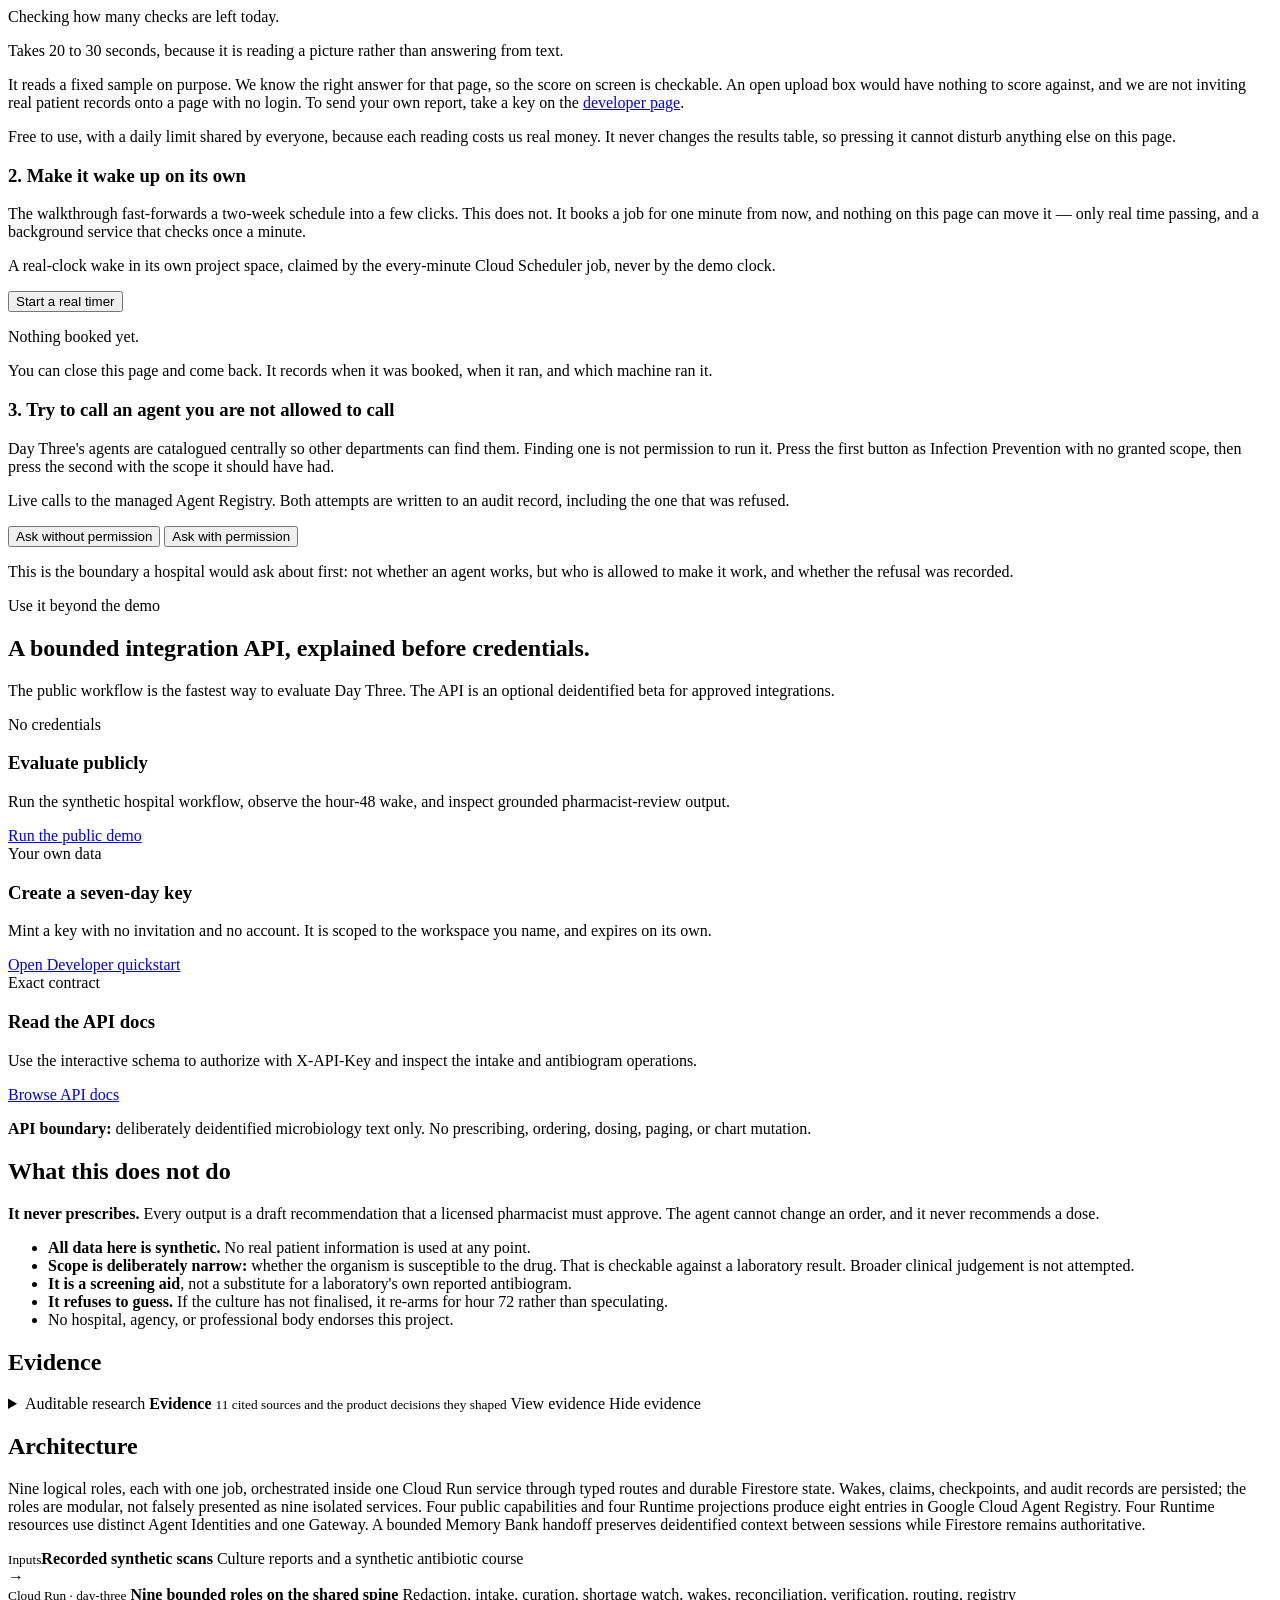
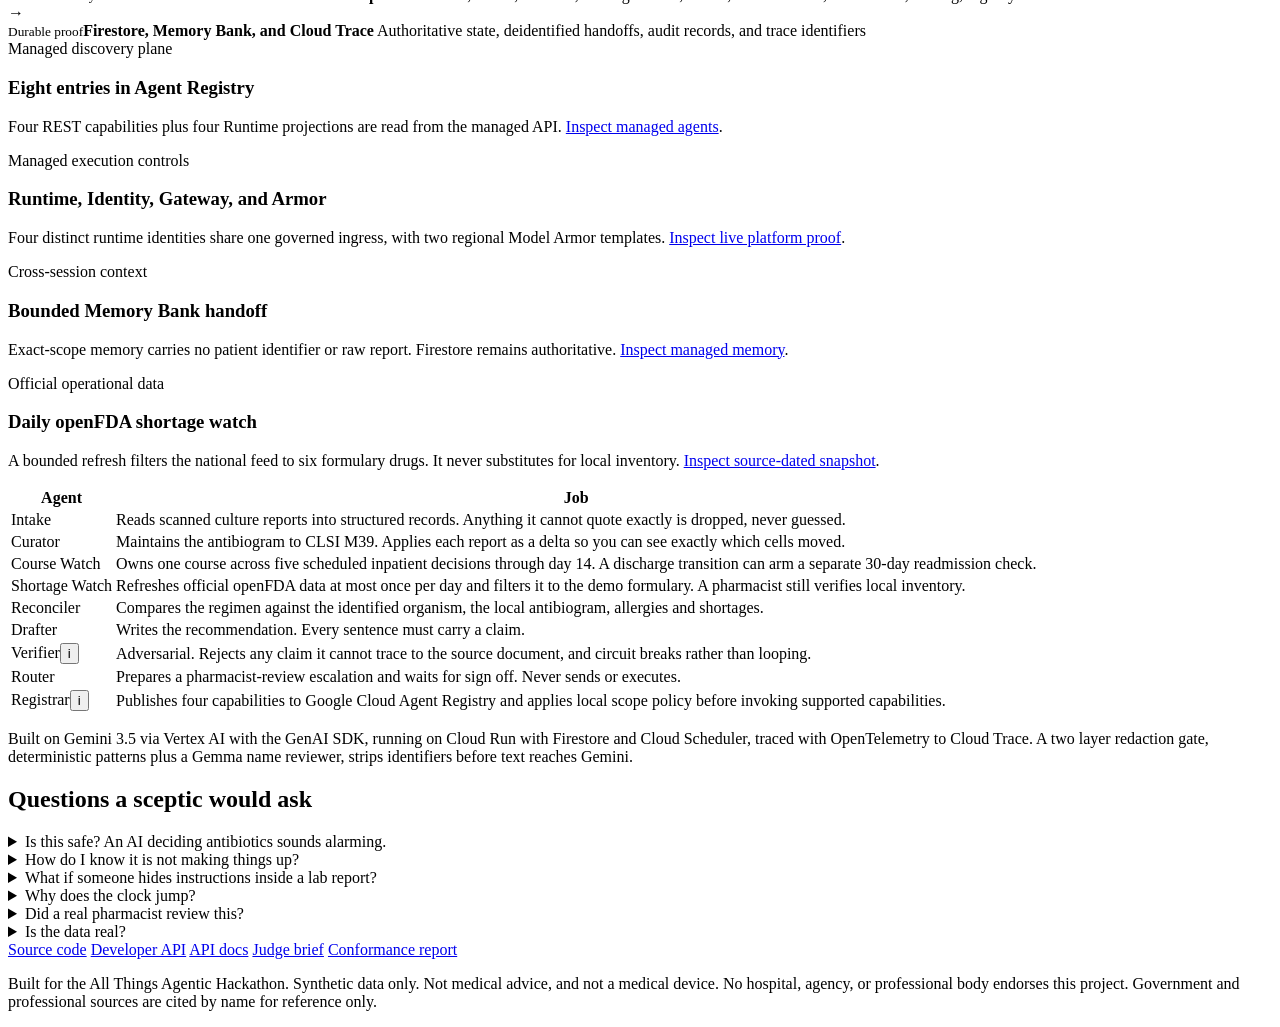
==== commit cebe4dce: "Make the whole course arc runnable in one sitting The auto-close fires on the day-14 rung, and the w" ====
--- a/app/web/index.html
+++ b/app/web/index.html
@@ -6,7 +6,7 @@
 <title>Day Three: the antibiotic review limited teams can miss</title>
 <meta name="description" content="An agent fleet that builds local susceptibility evidence, then wakes on its own at hour 48 to support an antibiotic review.">
 <meta name="theme-color" content="#f7f9fc">
-<link rel="stylesheet" href="/static/styles.css?v=20260821-life">
+<link rel="stylesheet" href="/static/styles.css?v=20260822-arc">
 </head>
 <body>
 <a class="skip-link" href="#main">Skip to main content</a>
@@ -230,6 +230,8 @@
             <button id="btn-admit" disabled>Admit patient</button>
             <button id="btn-advance-47" disabled>Advance 47 hours</button>
             <button id="btn-advance-5" disabled>Advance 5 hours</button>
+            <button id="btn-run-out" disabled>Run the two weeks out</button>
+            <p class="control-help">Advances to day 15. The remaining reviews fire in order and the course closes itself.</p>
           </div>
           <div class="control-group" data-workflow-step="4" data-state="upcoming">
             <div class="step-summary"><span class="control-kicker">4. Review and challenge</span><span class="step-state">Upcoming</span></div>
@@ -576,6 +578,6 @@
 
 <div class="popover" id="popover" role="dialog" aria-modal="false" hidden></div>
 <script src="/static/live-stack.js?v=20260819b"></script>
-<script src="/static/app.js?v=20260821-life"></script>
+<script src="/static/app.js?v=20260822-arc"></script>
 </body>
 </html>
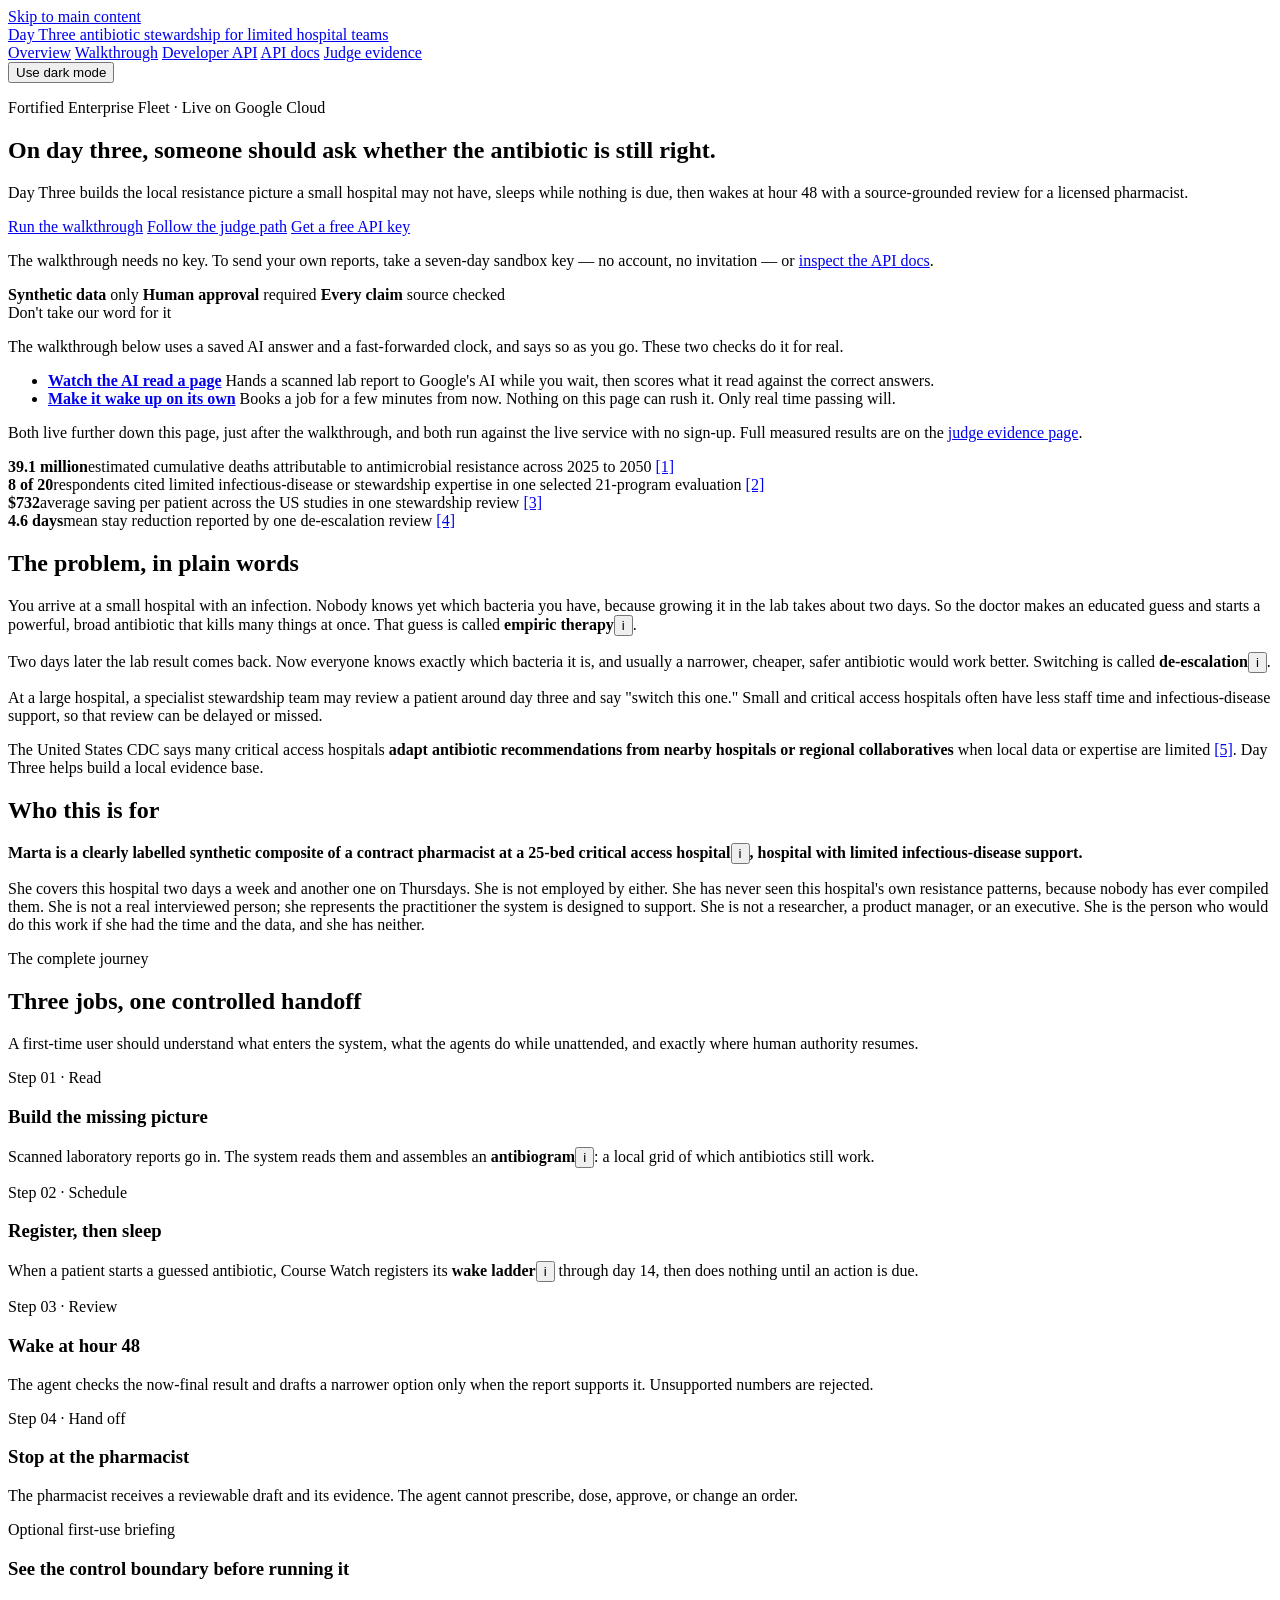
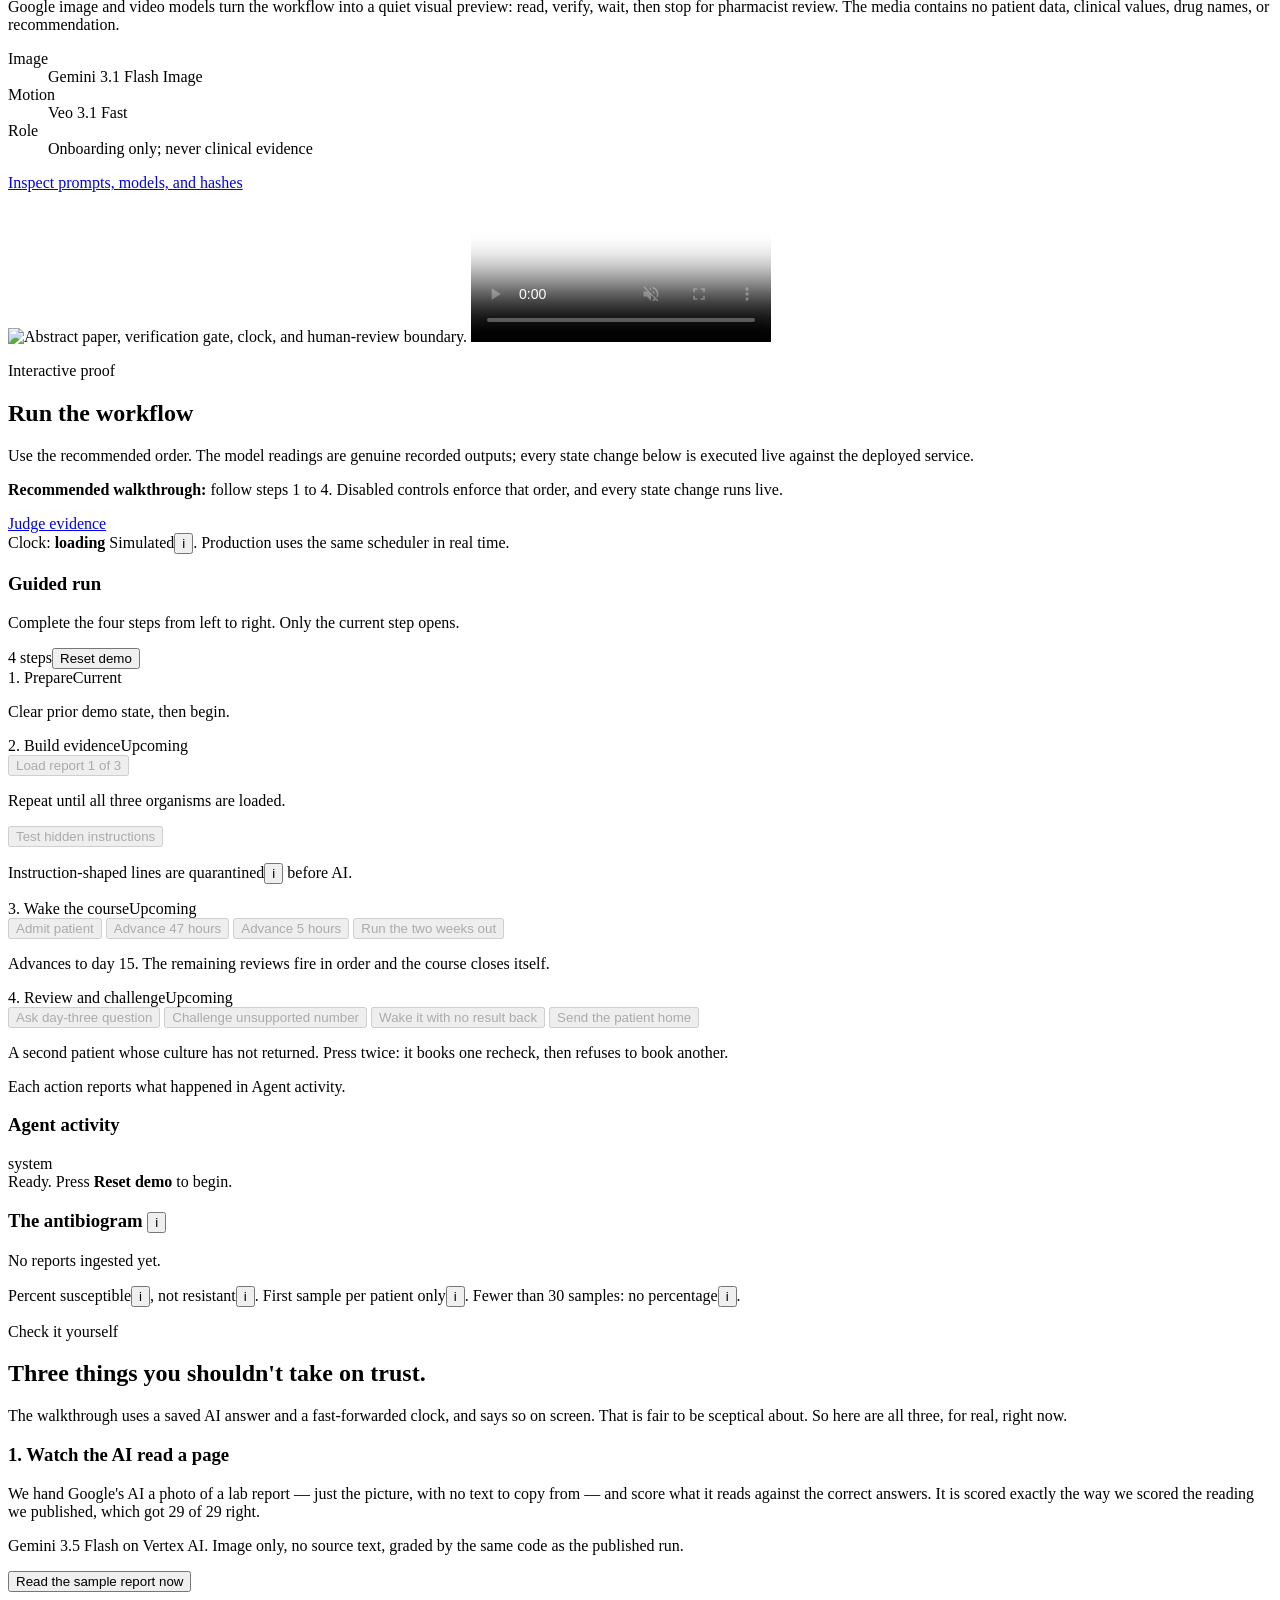
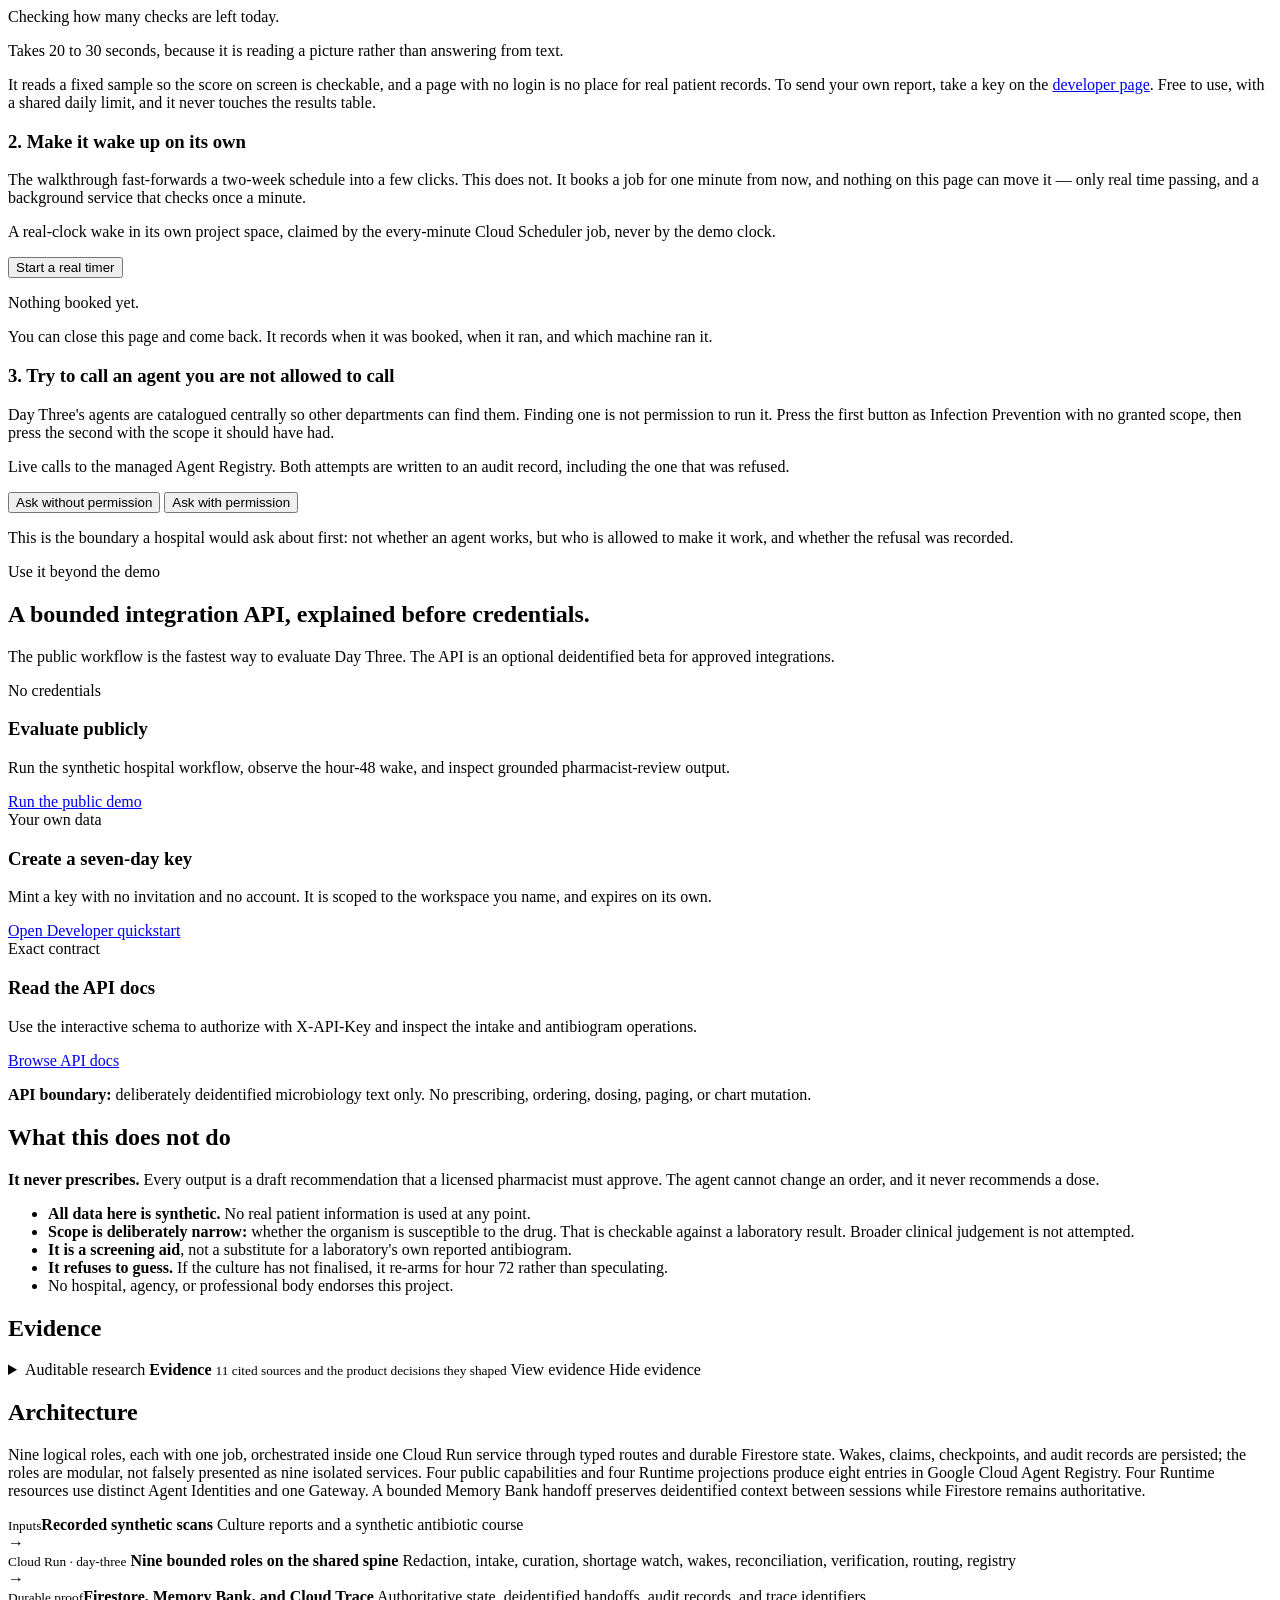
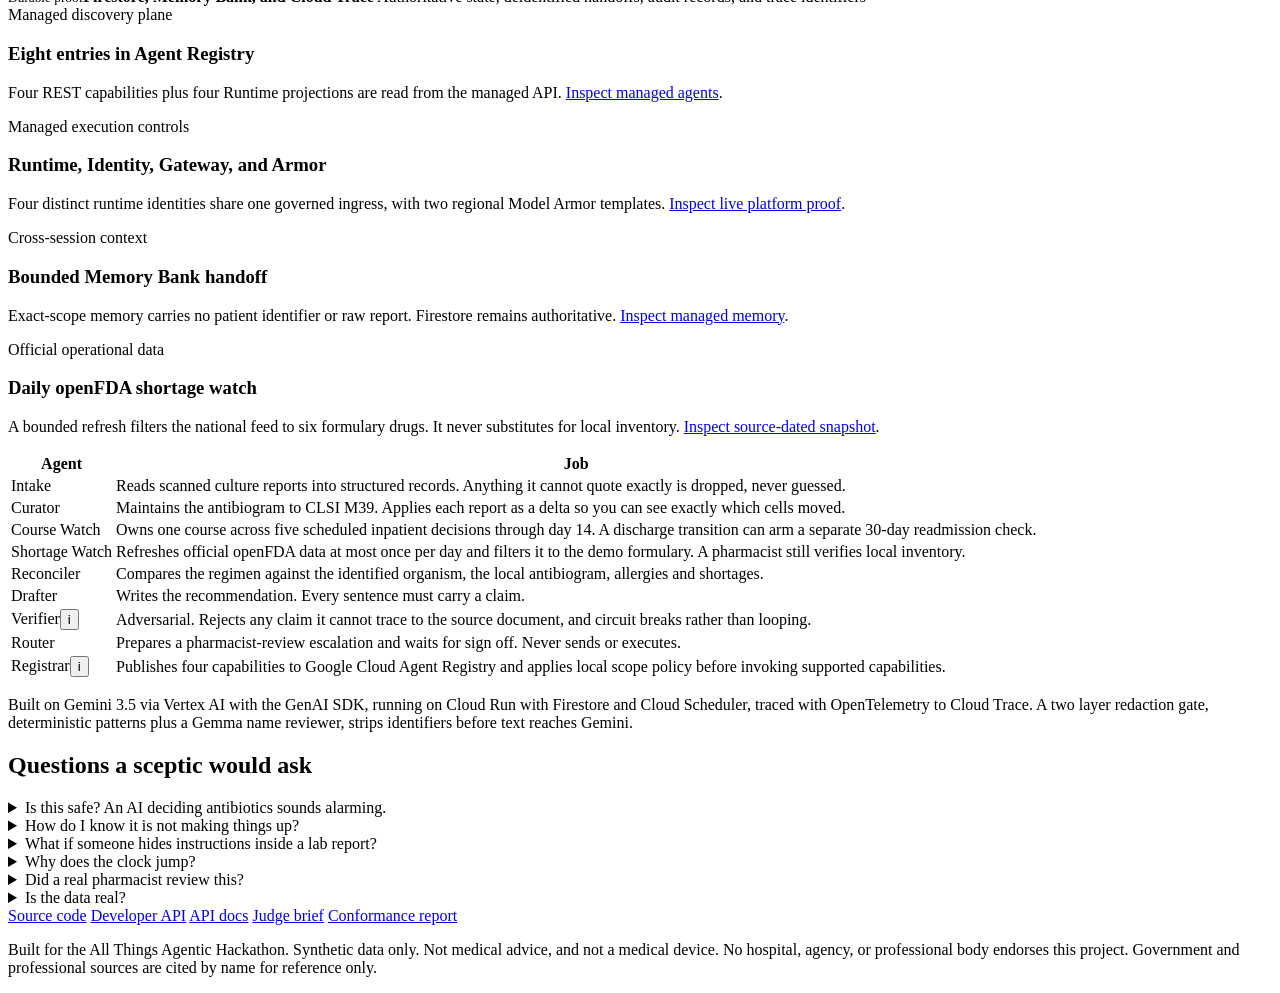
==== commit 41a0f19a: "Fix the checks grid, which broke when a third card was added .prove-grid used repeat(auto-fit, minma" ====
--- a/app/web/index.html
+++ b/app/web/index.html
@@ -6,7 +6,7 @@
 <title>Day Three: the antibiotic review limited teams can miss</title>
 <meta name="description" content="An agent fleet that builds local susceptibility evidence, then wakes on its own at hour 48 to support an antibiotic review.">
 <meta name="theme-color" content="#f7f9fc">
-<link rel="stylesheet" href="/static/styles.css?v=20260822-arc">
+<link rel="stylesheet" href="/static/styles.css?v=20260822-grid">
 </head>
 <body>
 <a class="skip-link" href="#main">Skip to main content</a>
@@ -302,13 +302,10 @@
         <p class="small muted">Takes 20 to 30 seconds, because it is reading a picture rather than
           answering from text.</p>
         <div class="prove-result" id="live-call-result" aria-live="polite" hidden></div>
-        <p class="prove-boundary">It reads a fixed sample on purpose. We know the right answer for
-          that page, so the score on screen is checkable. An open upload box would have nothing to
-          score against, and we are not inviting real patient records onto a page with no login.
-          To send your own report, take a key on the <a href="/developer">developer page</a>.</p>
-        <p class="prove-boundary">Free to use, with a daily limit shared by everyone, because each
-          reading costs us real money. It never changes the results table, so pressing it cannot
-          disturb anything else on this page.</p>
+        <p class="prove-boundary">It reads a fixed sample so the score on screen is checkable, and
+          a page with no login is no place for real patient records. To send your own report, take
+          a key on the <a href="/developer">developer page</a>. Free to use, with a shared daily
+          limit, and it never touches the results table.</p>
       </article>
       <article class="prove-card">
         <h3>2. Make it wake up on its own</h3>
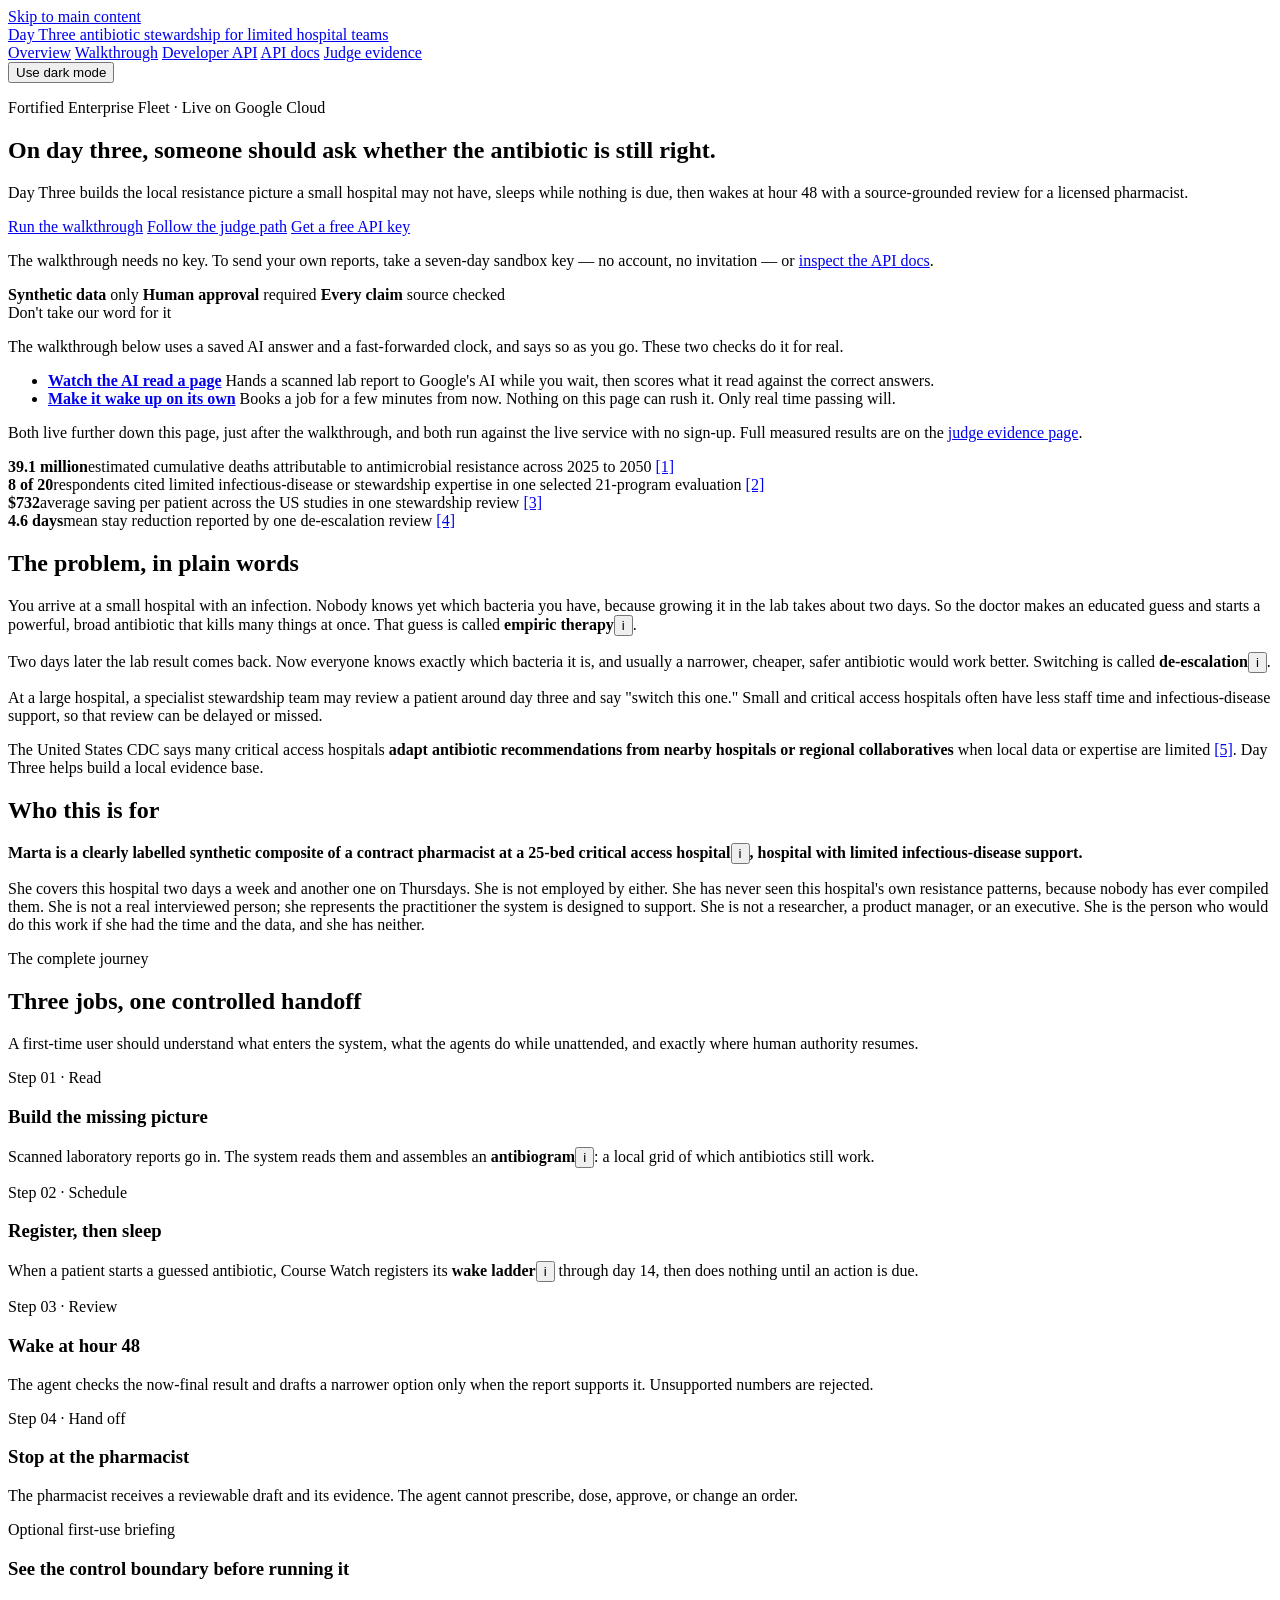
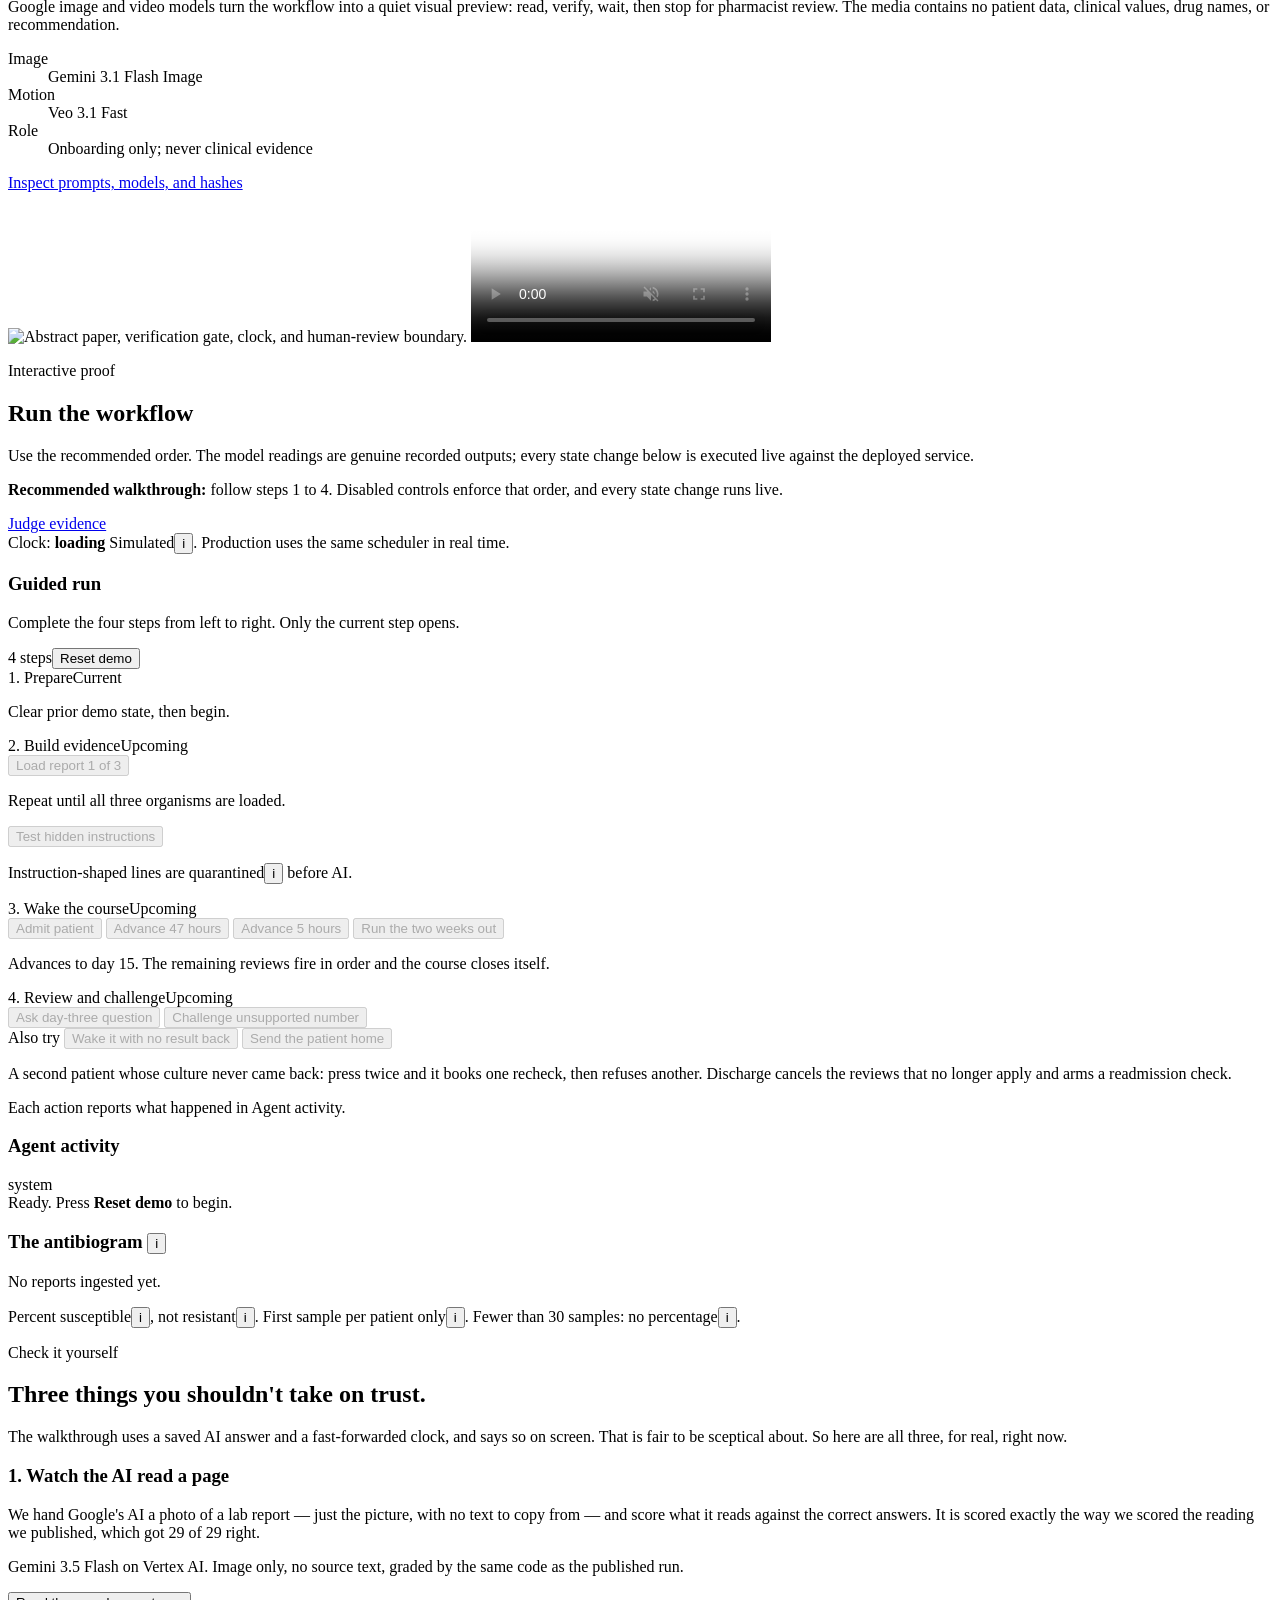
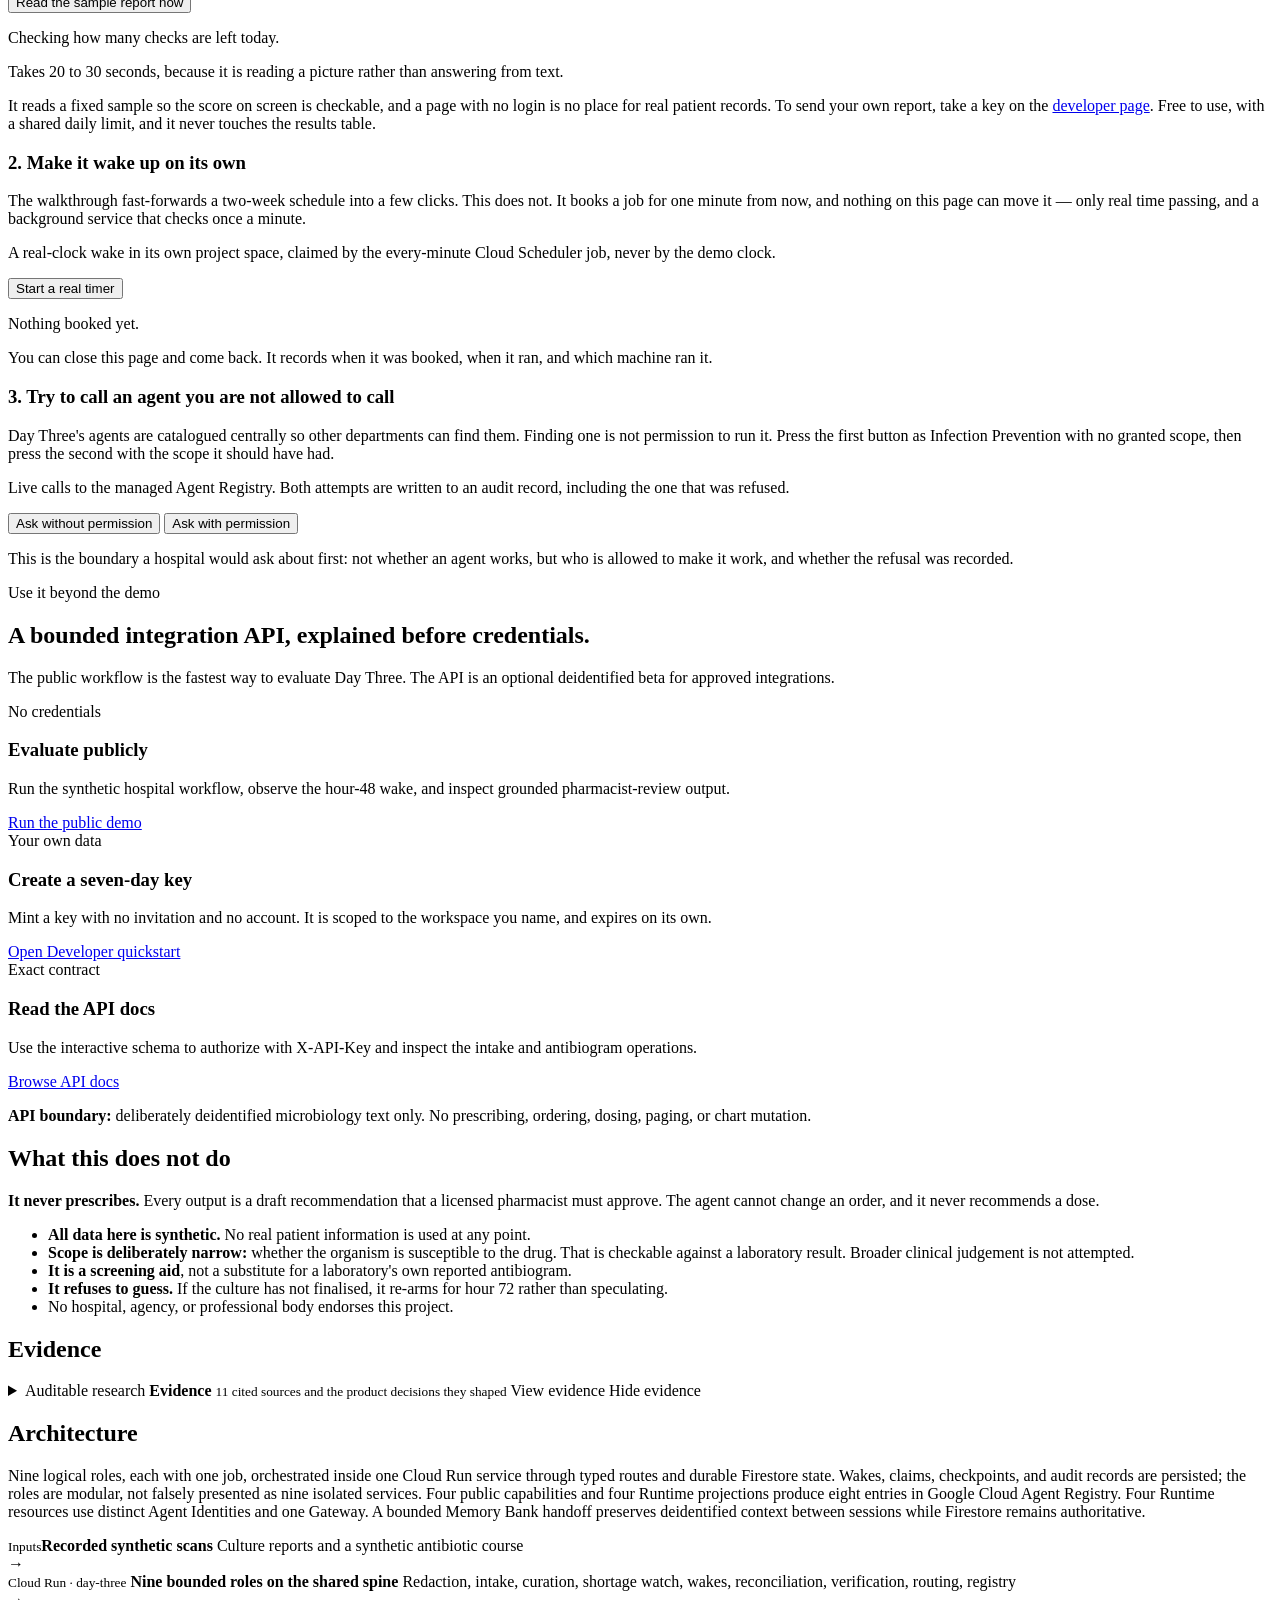
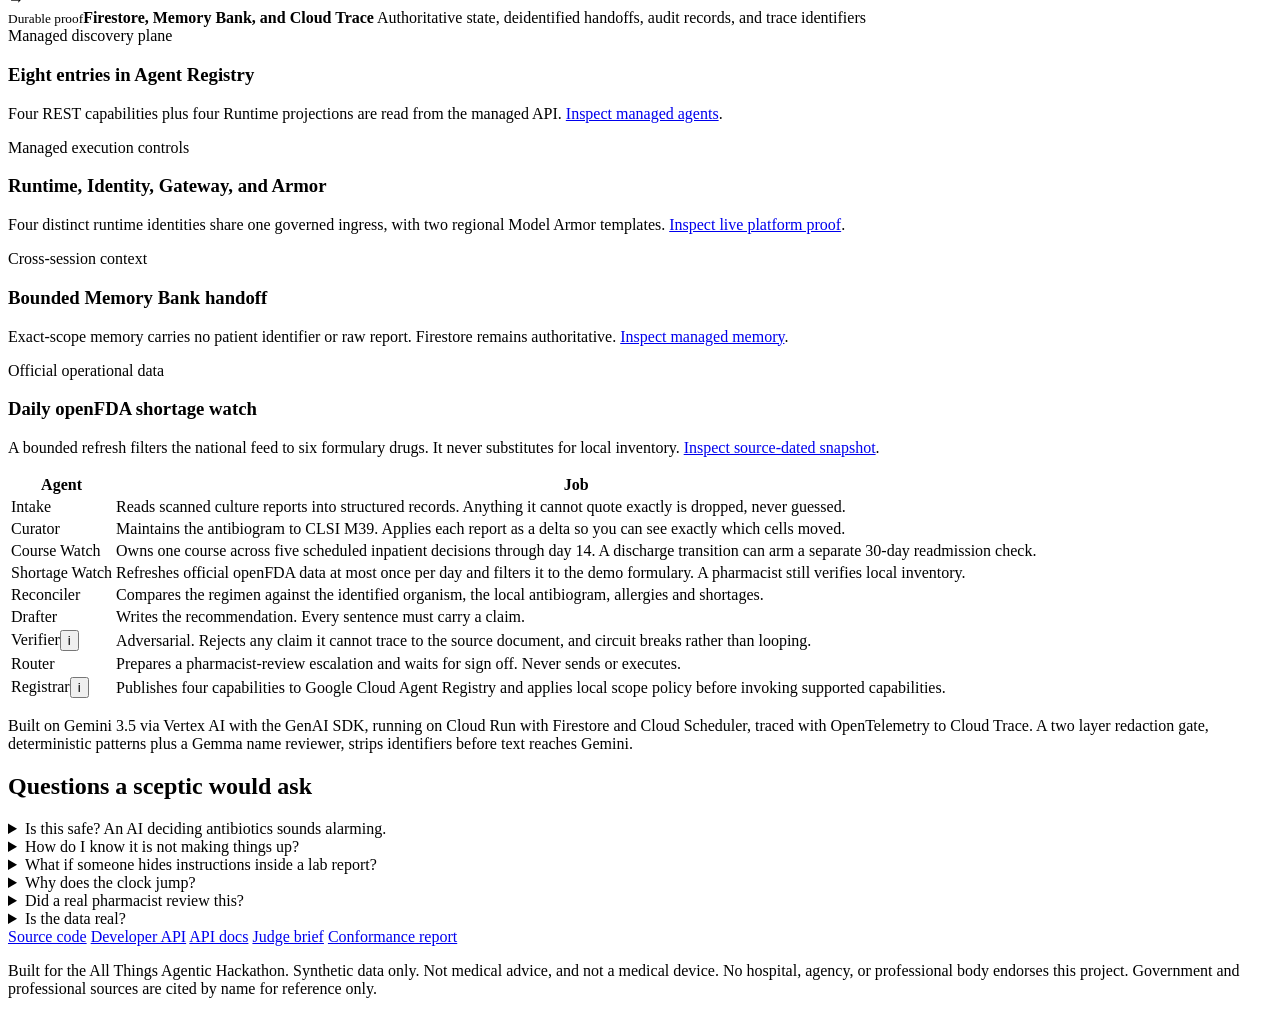
==== commit b3a18240: "Give the optional actions their own row instead of a quarter-width column Step 4 had grown to four s" ====
--- a/app/web/index.html
+++ b/app/web/index.html
@@ -6,7 +6,7 @@
 <title>Day Three: the antibiotic review limited teams can miss</title>
 <meta name="description" content="An agent fleet that builds local susceptibility evidence, then wakes on its own at hour 48 to support an antibiotic review.">
 <meta name="theme-color" content="#f7f9fc">
-<link rel="stylesheet" href="/static/styles.css?v=20260822-grid">
+<link rel="stylesheet" href="/static/styles.css?v=20260822-compact">
 </head>
 <body>
 <a class="skip-link" href="#main">Skip to main content</a>
@@ -237,10 +237,15 @@
             <div class="step-summary"><span class="control-kicker">4. Review and challenge</span><span class="step-state">Upcoming</span></div>
             <button id="btn-reconcile" disabled>Ask day-three question</button>
             <button id="btn-fabricate" disabled>Challenge unsupported number</button>
-            <button id="btn-no-evidence" disabled>Wake it with no result back</button>
-            <button id="btn-discharge" disabled>Send the patient home</button>
-            <p class="control-help">A second patient whose culture has not returned. Press twice: it books one recheck, then refuses to book another.</p>
           </div>
+        </div>
+        <div class="extra-controls">
+          <span class="control-kicker">Also try</span>
+          <button id="btn-no-evidence" disabled>Wake it with no result back</button>
+          <button id="btn-discharge" disabled>Send the patient home</button>
+          <p class="control-help">A second patient whose culture never came back: press twice and it
+            books one recheck, then refuses another. Discharge cancels the reviews that no longer
+            apply and arms a readmission check.</p>
         </div>
         <p class="controls-note">Each action reports what happened in Agent activity.</p>
       </div>
